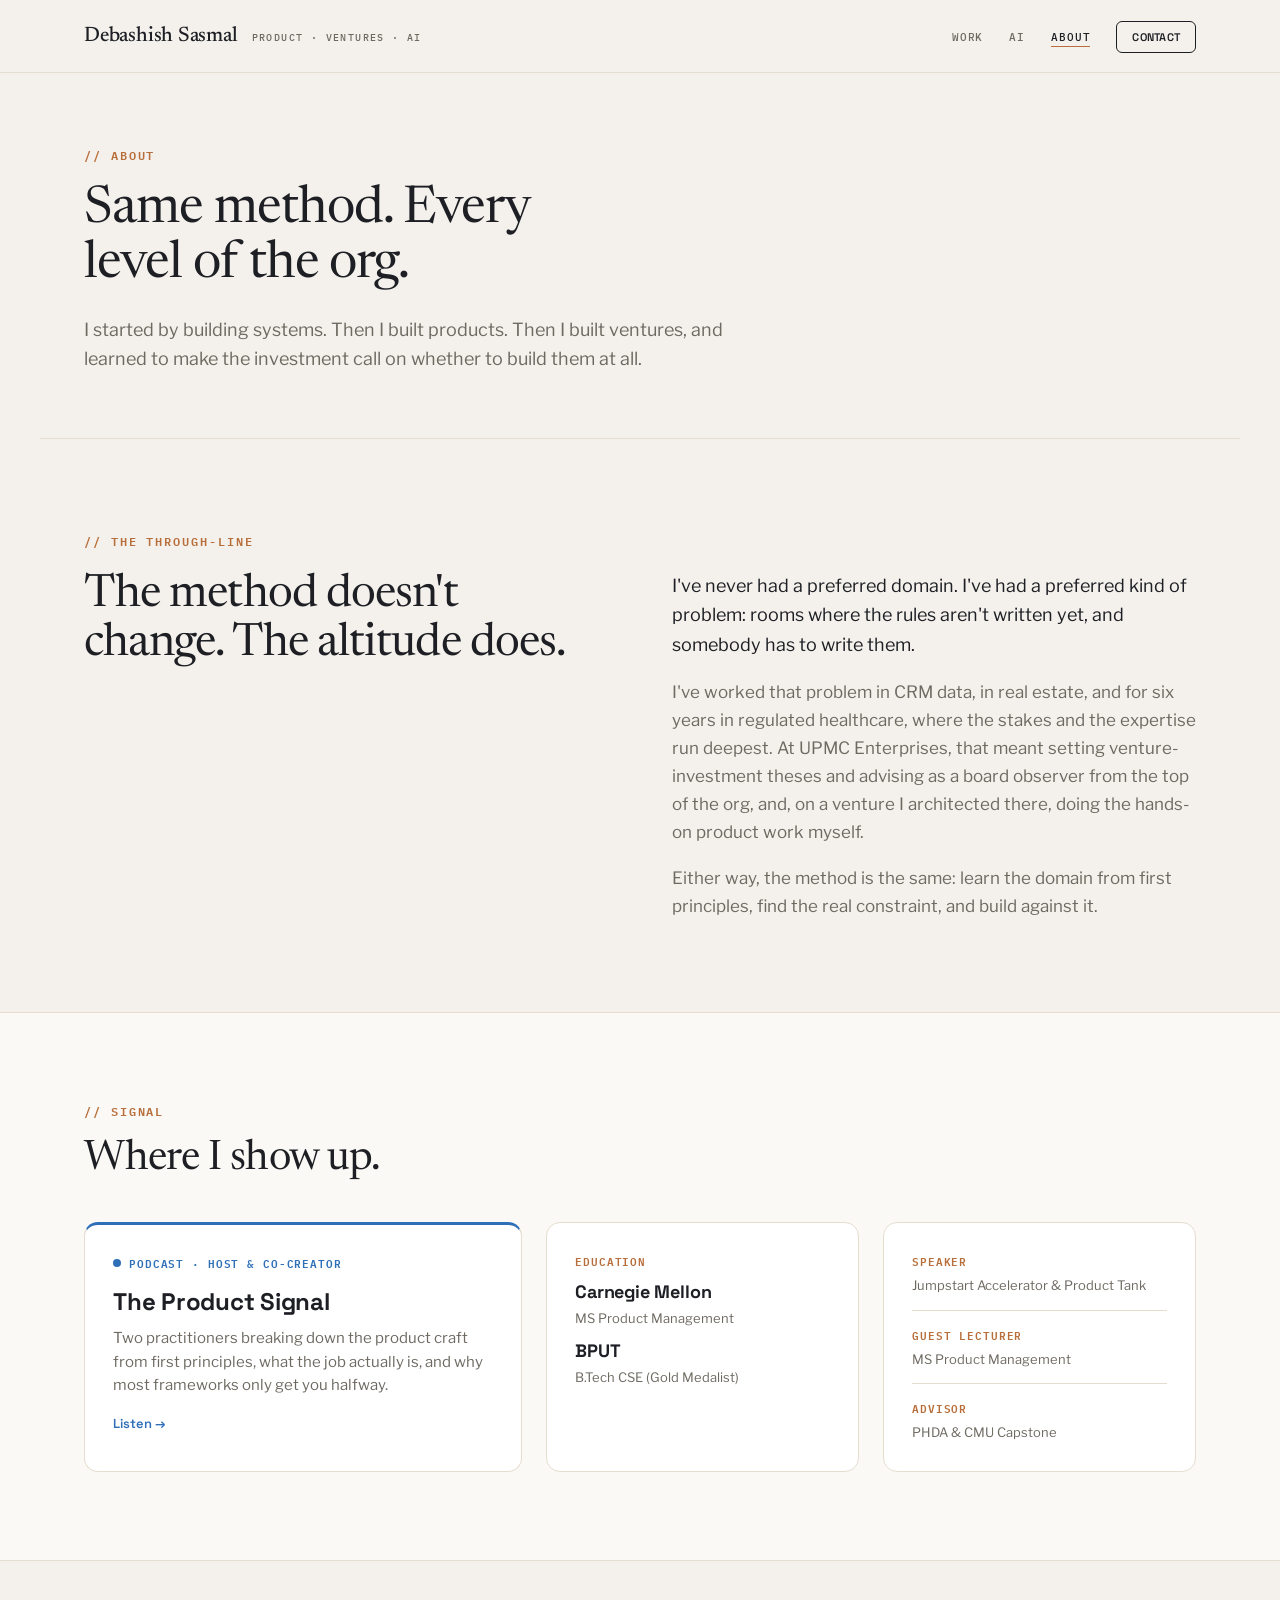
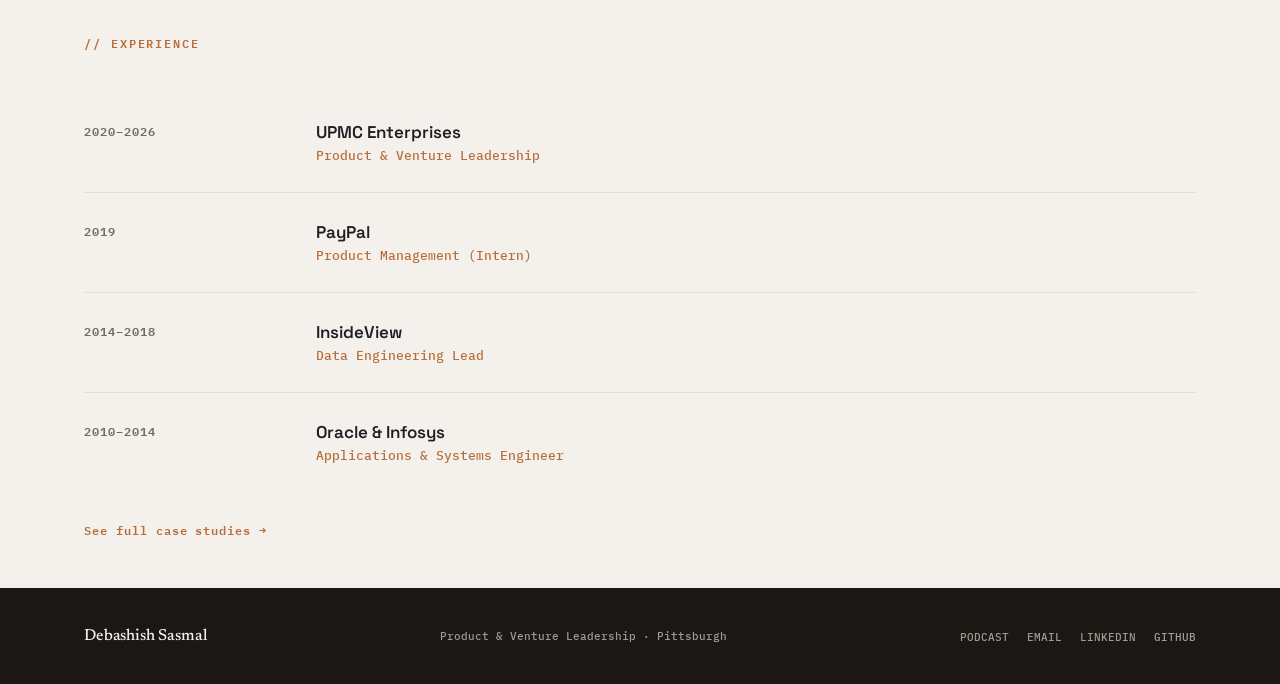
==== ds_website/about.html @ 160b5d00 "Flatten pages/ into ds_website root and add GitHub Pages deploy Moves ds_website/pages/*.html up to " ====
<!DOCTYPE html>
<html lang="en">
<head>
  <meta charset="utf-8">
  <meta name="viewport" content="width=device-width, initial-scale=1">
  <title>About · Debashish Sasmal</title>
  <meta name="description" content="The through-line, the method, the podcast, the teaching, the track record.">

  <link rel="stylesheet" href="styles/tokens.css">
  <link rel="stylesheet" href="styles/base.css">
  <link rel="stylesheet" href="styles/components.css">
  <link rel="stylesheet" href="styles/nav.css">
  <link rel="stylesheet" href="styles/page-hero.css">
  <link rel="stylesheet" href="styles/about.css">
  <link rel="stylesheet" href="styles/signal.css">
  <link rel="stylesheet" href="styles/timeline.css">
</head>
<body>

  <div data-include="header"></div>

  <!-- =========================================================
       PAGE HERO
       ========================================================= -->
  <div class="page-hero">
    <p class="page-hero__eyebrow">// ABOUT</p>
    <h1 class="page-hero__headline">Same method. Every level of the org.</h1>
    <p class="page-hero__body">
      I started by building systems. Then I built products. Then I built ventures,
      and learned to make the investment call on whether to build them at all.
    </p>
  </div>

  <!-- =========================================================
       THROUGH-LINE
       ========================================================= -->
  <section class="about-section">
    <p class="eyebrow">// THE THROUGH-LINE</p>
    <div class="about-grid">
      <h2 class="about-headline">
        The method doesn't change. The altitude does.
      </h2>
      <div>
        <p class="about-body-primary">
          I've never had a preferred domain. I've had a preferred kind of problem:
          rooms where the rules aren't written yet, and somebody has to write them.
        </p>
        <p class="about-body-secondary">
          I've worked that problem in CRM data, in real estate, and for six years
          in regulated healthcare, where the stakes and the expertise run
          deepest. At UPMC Enterprises, that meant setting venture-investment
          theses and advising as a board observer from the top of the org, and, on
          a venture I architected there, doing the hands-on product work myself.
        </p>
        <p class="about-body-secondary">
          Either way, the method is the same: learn the domain from first
          principles, find the real constraint, and build against it.
        </p>
      </div>
    </div>
  </section>

  <!-- =========================================================
       SIGNAL · podcast, teaching, advisory, speaking
       ========================================================= -->
  <section class="signal-section">
    <div class="signal-inner">
      <p class="eyebrow">// SIGNAL</p>
      <h2 class="signal-heading">Where I show up.</h2>

      <div class="signal-grid">

        <!-- Podcast -->
        <a href="https://theproductsignal.com/" class="signal-card signal-card--podcast" target="_blank" rel="noopener">
          <div class="signal-podcast__header">
            <span class="signal-podcast__dot"></span>
            <span class="signal-podcast__label">PODCAST · HOST &amp; CO-CREATOR</span>
          </div>
          <div class="signal-podcast__title">The Product Signal</div>
          <p class="signal-podcast__body">
            Two practitioners breaking down the product craft from first principles,
            what the job actually is, and why most frameworks only get you halfway.
          </p>
          <span class="signal-podcast__link">Listen →</span>
        </a>

        
          <div class="signal-card">
            <p class="signal-item__eyebrow">EDUCATION</p>
            <div class="signal-item__title">Carnegie Mellon</div>
            <p class="signal-item__body">MS Product Management</p>
            <div class="signal-item__title">BPUT</div>
            <p class="signal-item__body">B.Tech CSE (Gold Medalist)</p>
          
        </div>

        <div class="signal-card">
          <p class="signal-item__eyebrow">SPEAKER</p>
          <div class="signal-item__body">Jumpstart Accelerator &amp; Product Tank</div>
          <div class="signal-card__divider"></div>
          <p class="signal-item__eyebrow">GUEST LECTURER</p>
          <p class="signal-item__body">MS Product Management</p>
          <div class="signal-card__divider"></div>
          <p class="signal-item__eyebrow">ADVISOR</p>
          <div class="signal-item__body">PHDA &amp; CMU Capstone</div>
        </div>

      </div>
    </div>
  </section>

  <!-- =========================================================
       EXPERIENCE TIMELINE (brief)
       ========================================================= -->
  <section>
    <div class="timeline-inner" style="padding-bottom: 48px;">
      <p class="eyebrow">// EXPERIENCE</p>

      <div class="timeline">
        <div class="timeline-row">
          <div class="timeline-date">2020–2026</div>
          <div>
            <div class="timeline-org">UPMC Enterprises</div>
            <div class="timeline-role">Product &amp; Venture Leadership</div>
          </div>
        </div>
        <div class="timeline-row">
          <div class="timeline-date">2019</div>
          <div>
            <div class="timeline-org">PayPal</div>
            <div class="timeline-role">Product Management (Intern)</div>
          </div>
        </div>
        <div class="timeline-row">
          <div class="timeline-date">2014–2018</div>
          <div>
            <div class="timeline-org">InsideView</div>
            <div class="timeline-role">Data Engineering Lead</div>
          </div>
        </div>
        <div class="timeline-row">
          <div class="timeline-date">2010–2014</div>
          <div>
            <div class="timeline-org">Oracle &amp; Infosys</div>
            <div class="timeline-role">Applications &amp; Systems Engineer</div>
          </div>
        </div>
      </div>

      <a href="work.html" class="link-arrow" style="margin-top: 28px; display: inline-flex;">
        See full case studies →
      </a>
    </div>
  </section>

  <div data-include="footer"></div>

  <script src="components/header.js"></script>
  <script src="components/footer.js"></script>
</body>
</html>
---- ds_website/styles/tokens.css ----
/* ============================================================
   TOKENS — design system foundation
   All CSS custom properties. No rules here, only variables.
   ============================================================ */

@import url('https://fonts.googleapis.com/css2?family=Newsreader:ital,opsz,wght@0,6..72,400;0,6..72,500;0,6..72,600;1,6..72,400;1,6..72,500&family=IBM+Plex+Mono:wght@400;500;600&family=Libre+Franklin:wght@400;500;600&family=Space+Grotesk:wght@600;700&display=swap');

:root {
  /* ---- Color: core ---- */
  --ink:          #1D1F24;
  --paper:        #F4F1EC;
  --surface:      #FFFFFF;
  --surface-2:    #FBF9F5;
  --sub:          #6E6A62;
  --border:       #E5DECF;
  --hair:         #EDE7DB;

  /* ---- Color: accent (warm orange) ---- */
  --accent:       #B86E3A;
  --accent-2:     #E0A45E;
  --accent-ink:   #FFFFFF;

  /* ---- Color: dark sections ---- */
  --dark:         #1A1714;
  --dark-surface: #241F1A;
  --dark-sub:     #A39A8E;
  --dark-text:    #CFC7BB;

  /* ---- Color: cobalt (podcast / link accent) ---- */
  --cobalt:       #2E6FB7;

  /* ---- Typography ---- */
  --font-serif:   'Newsreader', Georgia, 'Times New Roman', serif;
  --font-sans:    'Libre Franklin', system-ui, -apple-system, sans-serif;
  --font-mono:    'IBM Plex Mono', 'Menlo', 'Courier New', monospace;
  --font-grotesk: 'Space Grotesk', system-ui, sans-serif;

  /* ---- Layout ---- */
  --max-w:        1200px;
  --pad-x:        44px;

  /* ---- Radius ---- */
  --radius-sm:    6px;
  --radius-md:    10px;
  --radius-lg:    14px;
  --radius-xl:    20px;

  /* ---- Shadow ---- */
  --shadow-card:  0 20px 44px -28px rgba(60, 35, 15, .4);
  --shadow-dark:  0 20px 54px -22px rgba(60, 35, 15, .5);

  /* ---- Transition ---- */
  --ease:         cubic-bezier(.22, 1, .36, 1);
  --duration:     220ms;
}

@media (max-width: 780px) {
  :root {
    --pad-x: 20px;
  }
}
---- ds_website/styles/base.css ----
/* ============================================================
   BASE — reset, global, scrolling
   ============================================================ */

*, *::before, *::after {
  box-sizing: border-box;
  margin: 0;
  padding: 0;
}

html {
  scroll-behavior: smooth;
  -webkit-text-size-adjust: 100%;
}

body {
  background: var(--paper);
  color: var(--ink);
  font-family: var(--font-sans);
  -webkit-font-smoothing: antialiased;
  -moz-osx-font-smoothing: grayscale;
  line-height: 1;
}

::selection {
  background: var(--accent);
  color: #fff;
}

img {
  display: block;
  max-width: 100%;
}

a {
  color: inherit;
}

p {
  line-height: 1.6;
}

/* Shared layout container */
.container {
  max-width: var(--max-w);
  margin: 0 auto;
  padding-left: var(--pad-x);
  padding-right: var(--pad-x);
}

/* Hairline divider utility */
.divider {
  border: none;
  border-top: 1px solid var(--border);
}
---- ds_website/styles/components.css ----
/* ============================================================
   COMPONENTS — reusable atoms shared across sections
   ============================================================ */

/* ---- Section eyebrow (// SECTION NAME) ---- */
.eyebrow {
  font: 600 12px var(--font-mono);
  letter-spacing: .16em;
  color: var(--accent);
  text-transform: uppercase;
}

.eyebrow--light {
  color: var(--accent-2);
}

/* ---- Buttons ---- */
.btn {
  display: inline-flex;
  align-items: center;
  gap: 8px;
  text-decoration: none;
  border-radius: 5px;
  font: 600 13px var(--font-grotesk);
  letter-spacing: .04em;
  padding: 15px 26px;
  transition: background var(--duration) var(--ease),
              color var(--duration) var(--ease),
              transform var(--duration) var(--ease),
              box-shadow var(--duration) var(--ease);
  cursor: pointer;
  border: none;
}

.btn--primary {
  background: var(--ink);
  color: var(--paper);
}

.btn--primary:hover {
  background: var(--accent);
  transform: translateY(-1px);
}

.btn--outline {
  background: transparent;
  color: var(--ink);
  border: 1.5px solid var(--ink);
  padding: 14px 24px;
}

.btn--outline:hover {
  background: var(--ink);
  color: var(--paper);
}

.btn--ghost-dark {
  background: var(--ink);
  color: var(--paper);
  border-radius: 24px;
  padding: 12px 20px;
}

.btn--ghost-dark:hover {
  filter: brightness(1.15);
}

/* ---- Arrow link ---- */
.link-arrow {
  display: inline-flex;
  align-items: center;
  gap: 8px;
  font: 600 12px var(--font-mono);
  letter-spacing: .08em;
  color: var(--accent);
  text-decoration: none;
  transition: gap var(--duration) var(--ease),
              color var(--duration) var(--ease);
}

.link-arrow:hover {
  gap: 13px;
}

/* ---- Badge / pill tag ---- */
.badge {
  display: inline-block;
  font: 600 9px var(--font-mono);
  letter-spacing: .06em;
  padding: 5px 9px;
  border-radius: 14px;
  text-transform: uppercase;
}

.badge--accent {
  background: var(--accent);
  color: #fff;
}

.badge--dark {
  background: rgba(26, 23, 20, .78);
  color: var(--paper);
}

/* ---- Stat block (large number + label) ---- */
.stat-block__value {
  font: 500 26px var(--font-serif);
  color: var(--accent);
  letter-spacing: -.01em;
}

.stat-block__label {
  font: 500 10px var(--font-mono);
  letter-spacing: .08em;
  color: var(--sub);
  margin-top: 5px;
  text-transform: uppercase;
}

/* ---- Portrait placeholder (warm duotone frame) ---- */
.portrait-frame {
  position: relative;
  isolation: isolate;
  border-radius: var(--radius-md);
  overflow: hidden;
  background: #2a1a0e;
  box-shadow: var(--shadow-dark);
  aspect-ratio: 4 / 5;
}

.portrait-frame img {
  position: absolute;
  inset: 0;
  width: 100%;
  height: 100%;
  object-fit: cover;
  object-position: 40% center;
}

/* Subtle warm tint overlays — keep the palette without killing the photo */
.portrait-frame::before {
  content: '';
  position: absolute;
  inset: 0;
  background: #3a2410;
  mix-blend-mode: multiply;
  opacity: 0.15;
  pointer-events: none;
  z-index: 1;
}

.portrait-frame::after {
  content: '';
  position: absolute;
  inset: 0;
  background: #E9B877;
  mix-blend-mode: screen;
  opacity: 0.08;
  pointer-events: none;
  z-index: 2;
}

.portrait-frame__gradient {
  position: absolute;
  inset: 0;
  background: linear-gradient(160deg, rgba(184, 110, 58, .1), rgba(26, 18, 10, .42));
  pointer-events: none;
  z-index: 3;
}

.portrait-frame__credit {
  position: absolute;
  left: 16px;
  bottom: 14px;
  font: 600 9px var(--font-mono);
  letter-spacing: .12em;
  color: #f3d9b8;
  pointer-events: none;
  z-index: 4;
}

.portrait-frame__placeholder {
  position: absolute;
  inset: 0;
  display: flex;
  align-items: center;
  justify-content: center;
  font: 500 11px var(--font-mono);
  letter-spacing: .12em;
  color: rgba(243, 217, 184, .4);
  text-transform: uppercase;
  z-index: 0;
}

/* ---- Footer (global, injected by footer.js) ---- */
.site-footer {
  background: var(--dark);
}

.footer-inner {
  max-width: var(--max-w);
  margin: 0 auto;
  padding: 40px var(--pad-x);
  display: flex;
  justify-content: space-between;
  align-items: center;
  flex-wrap: wrap;
  gap: 16px;
}

.footer-brand {
  font: 500 16px var(--font-serif);
  letter-spacing: -.01em;
  color: var(--paper);
}

.footer-sub {
  font: 500 11px var(--font-mono);
  color: var(--dark-sub);
}

.footer-links {
  display: flex;
  gap: 18px;
  list-style: none;
}

.footer-link {
  font: 500 11px var(--font-mono);
  color: var(--dark-sub);
  text-decoration: none;
  transition: color var(--duration) var(--ease);
}

.footer-link:hover {
  color: var(--paper);
}
---- ds_website/styles/nav.css ----
/* ============================================================
   NAV — sticky header with frosted glass
   ============================================================ */

.site-header {
  position: sticky;
  top: 0;
  z-index: 30;
  background: color-mix(in srgb, var(--paper) 86%, transparent);
  /* Fallback for browsers without color-mix */
  backdrop-filter: blur(10px);
  -webkit-backdrop-filter: blur(10px);
  border-bottom: 1px solid var(--border);
}

.nav-inner {
  position: relative;
  max-width: var(--max-w);
  margin: 0 auto;
  padding: 0 var(--pad-x);
  height: 72px;
  display: flex;
  align-items: center;
  justify-content: space-between;
}

/* Logo: name + tagline */
.nav-logo {
  display: flex;
  align-items: baseline;
  gap: 14px;
  text-decoration: none;
}

.nav-logo__name {
  font: 500 21px var(--font-serif);
  letter-spacing: -.01em;
  color: var(--ink);
  line-height: 1;
  transition: color var(--duration) var(--ease);
}

.nav-logo:hover .nav-logo__name {
  color: var(--accent);
}

.nav-logo__tagline {
  font: 500 10px var(--font-mono);
  letter-spacing: .14em;
  color: var(--sub);
}

/* Nav links */
.nav-links {
  display: flex;
  align-items: center;
  gap: 26px;
  list-style: none;
}

.nav-link {
  font: 500 11px var(--font-mono);
  letter-spacing: .08em;
  color: var(--sub);
  text-decoration: none;
  transition: color var(--duration) var(--ease);
}

.nav-link:hover,
.nav-link.is-active {
  color: var(--ink);
}

.nav-link.is-active {
  border-bottom: 1.5px solid var(--accent);
  padding-bottom: 2px;
}

/* Contact CTA in nav */
.nav-cta {
  font: 600 11px var(--font-grotesk);
  letter-spacing: .02em;
  color: var(--ink);
  border: 1.5px solid var(--ink);
  padding: 8px 15px;
  border-radius: var(--radius-sm);
  text-decoration: none;
  transition: background var(--duration) var(--ease),
              color var(--duration) var(--ease);
}

.nav-cta:hover {
  background: var(--ink);
  color: var(--paper);
}

/* Mobile hamburger toggle: hidden on desktop */
.nav-toggle {
  display: none;
  flex-direction: column;
  justify-content: center;
  align-items: center;
  gap: 5px;
  width: 36px;
  height: 36px;
  background: none;
  border: none;
  cursor: pointer;
  padding: 0;
}

.nav-toggle span {
  display: block;
  width: 22px;
  height: 1.5px;
  background: var(--ink);
  transition: transform var(--duration) var(--ease),
              opacity var(--duration) var(--ease);
}

.nav-toggle.is-open span:nth-child(1) {
  transform: translateY(6.5px) rotate(45deg);
}

.nav-toggle.is-open span:nth-child(2) {
  opacity: 0;
}

.nav-toggle.is-open span:nth-child(3) {
  transform: translateY(-6.5px) rotate(-45deg);
}

@media (max-width: 780px) {
  .nav-toggle {
    display: flex;
  }

  .nav-menu {
    position: absolute;
    top: 72px;
    left: 0;
    right: 0;
    background: var(--paper);
    border-bottom: 1px solid var(--border);
    max-height: 0;
    overflow: hidden;
    transition: max-height var(--duration) var(--ease);
  }

  .nav-menu.is-open {
    max-height: 320px;
  }

  .nav-links {
    flex-direction: column;
    align-items: flex-start;
    gap: 0;
    padding: 8px var(--pad-x) 20px;
  }

  .nav-links li {
    width: 100%;
  }

  .nav-link {
    display: block;
    padding: 14px 0;
    width: 100%;
  }

  .nav-link.is-active {
    border-bottom: none;
    color: var(--accent);
  }

  .nav-cta {
    display: inline-block;
    margin-top: 10px;
  }
}
---- ds_website/styles/page-hero.css ----
/* ============================================================
   PAGE HERO — inner-page banner used on work/ai/about/contact
   Smaller than the home hero; text-only, no portrait grid.
   ============================================================ */

.page-hero {
  max-width: var(--max-w);
  margin: 0 auto;
  padding: 72px var(--pad-x) 64px;
  border-bottom: 1px solid var(--border);
}

.page-hero__eyebrow {
  font: 600 12px var(--font-mono);
  letter-spacing: .16em;
  color: var(--accent);
  margin-bottom: 18px;
}

.page-hero__headline {
  font: 400 52px/1.06 var(--font-serif);
  letter-spacing: -.02em;
  color: var(--ink);
  max-width: 760px;
  text-wrap: balance;
}

.page-hero__body {
  font: 400 18px/1.62 var(--font-sans);
  color: var(--sub);
  margin-top: 22px;
  max-width: 640px;
}

@media (max-width: 780px) {
  .page-hero {
    padding: 48px var(--pad-x) 40px;
  }

  .page-hero__headline {
    font-size: 32px;
  }

  .page-hero__body {
    font-size: 16px;
  }
}
---- ds_website/styles/about.css ----
/* ============================================================
   ABOUT — "The constant was never a domain. It was a method."
   Through-line section bridging proof stats → selected work.
   ============================================================ */

.about-section {
  max-width: var(--max-w);
  margin: 0 auto;
  padding: 92px var(--pad-x);
  border-top: 1px solid var(--border);
}

/* about.html: page-hero already supplies a border-bottom for this seam */
.page-hero + .about-section {
  border-top: none;
}

.about-grid {
  display: grid;
  grid-template-columns: 1fr 1fr;
  gap: 64px;
  margin-top: 20px;
  align-items: start;
}

.about-headline {
  font: 400 46px/1.08 var(--font-serif);
  letter-spacing: -.02em;
  color: var(--ink);
  text-wrap: balance;
}

.about-body-primary {
  font: 400 18px/1.65 var(--font-sans);
  color: var(--ink);
}

.about-body-secondary {
  font: 400 17px/1.65 var(--font-sans);
  color: var(--sub);
  margin-top: 18px;
}

@media (max-width: 780px) {
  .about-section {
    padding: 56px var(--pad-x);
  }

  .about-grid {
    grid-template-columns: 1fr;
    gap: 24px;
  }

  .about-headline {
    font-size: 28px;
  }
}
---- ds_website/styles/signal.css ----
/* ============================================================
   SIGNAL — №006: podcast, teaching, advisory, speaking
   ============================================================ */

.signal-section {
  background: var(--surface-2);
  border-top: 1px solid var(--border);
  border-bottom: 1px solid var(--border);
}

.signal-inner {
  max-width: var(--max-w);
  margin: 0 auto;
  padding: 88px var(--pad-x);
}

.signal-heading {
  font: 400 42px/1.08 var(--font-serif);
  letter-spacing: -.02em;
  color: var(--ink);
  margin: 16px 0 0;
}

/* 3-column grid: podcast (large) + 2 stacked + 1 combined */
.signal-grid {
  display: grid;
  grid-template-columns: 1.4fr 1fr 1fr;
  gap: 24px;
  margin-top: 40px;
}

/* Shared signal card */
.signal-card {
  background: var(--surface);
  border: 1px solid var(--border);
  border-radius: var(--radius-lg);
  padding: 28px;
  transition: transform var(--duration) var(--ease),
              box-shadow var(--duration) var(--ease);
}

.signal-card:hover {
  transform: translateY(-3px);
  box-shadow: 0 18px 36px -24px rgba(30, 50, 80, .35);
}

/* Podcast card: cobalt top accent */
.signal-card--podcast {
  border-top: 3px solid var(--cobalt);
  text-decoration: none;
  display: block;
}

.signal-card--podcast:hover {
  box-shadow: 0 18px 36px -24px rgba(30, 50, 80, .4);
}

.signal-podcast__header {
  display: flex;
  align-items: center;
  gap: 8px;
}

.signal-podcast__dot {
  width: 8px;
  height: 8px;
  border-radius: 50%;
  background: var(--cobalt);
  flex-shrink: 0;
}

.signal-podcast__label {
  font: 600 11px var(--font-mono);
  letter-spacing: .08em;
  color: var(--cobalt);
}

.signal-podcast__title {
  font: 700 24px var(--font-grotesk);
  letter-spacing: -.01em;
  color: var(--ink);
  margin-top: 14px;
}

.signal-podcast__body {
  font: 400 15px/1.55 var(--font-sans);
  color: var(--sub);
  margin: 10px 0 0;
}

.signal-podcast__link {
  font: 600 13px var(--font-grotesk);
  color: var(--cobalt);
  text-decoration: none;
  display: inline-block;
  margin-top: 18px;
  transition: color var(--duration) var(--ease);
}

.signal-podcast__link:hover {
  color: var(--ink);
}

/* Stacked small cards column */
.signal-stack {
  display: flex;
  flex-direction: column;
  gap: 24px;
}

.signal-item__eyebrow {
  font: 600 11px var(--font-mono);
  letter-spacing: .08em;
  color: var(--accent);
}

.signal-item__title {
  font: 700 18px var(--font-grotesk);
  color: var(--ink);
  margin-top: 10px;
  letter-spacing: -.01em;
}

.signal-item__body {
  font: 400 13px/1.5 var(--font-sans);
  color: var(--sub);
  margin: 6px 0 0;
}

/* Divider inside a card */
.signal-card__divider {
  height: 1px;
  background: var(--border);
  margin: 14px 0;
}

@media (max-width: 900px) {
  .signal-grid {
    grid-template-columns: 1fr;
  }
}

@media (max-width: 780px) {
  .signal-inner {
    padding: 56px var(--pad-x);
  }

  .signal-heading {
    font-size: 28px;
  }

  .signal-grid {
    grid-template-columns: 1fr;
  }
}
---- ds_website/styles/timeline.css ----
/* ============================================================
   TIMELINE — experience rows shared by work.html and about.html.
   work.html's row styling (200px date column, org/role/body type
   scale) is the baseline; about.html reuses the same row component
   in a brief variant (no .timeline-body paragraph).
   ============================================================ */

.timeline-inner {
  max-width: var(--max-w);
  margin: 0 auto;
  padding: 72px var(--pad-x) 96px;
}

.timeline {
  display: flex;
  flex-direction: column;
  margin-top: 40px;
}

.timeline-row {
  display: grid;
  grid-template-columns: 200px 1fr;
  gap: 32px;
  padding: 28px 0;
  border-bottom: 1px solid var(--border);
}

.timeline-row:last-child {
  border-bottom: none;
}

.timeline-date {
  font: 600 12px var(--font-mono);
  letter-spacing: .08em;
  color: var(--sub);
}

.timeline-org {
  font: 600 17px var(--font-grotesk);
  color: var(--ink);
}

.timeline-org__note {
  font-weight: 400;
  color: var(--sub);
}

.timeline-role {
  font: 500 13px var(--font-mono);
  color: var(--accent);
  margin-top: 4px;
}

.timeline-body {
  font: 400 15px/1.6 var(--font-sans);
  color: var(--sub);
  margin-top: 10px;
  max-width: 600px;
}

@media (max-width: 780px) {
  .timeline-inner {
    padding: 48px var(--pad-x) 64px;
  }

  .timeline-row {
    grid-template-columns: 1fr;
    gap: 6px;
  }
}
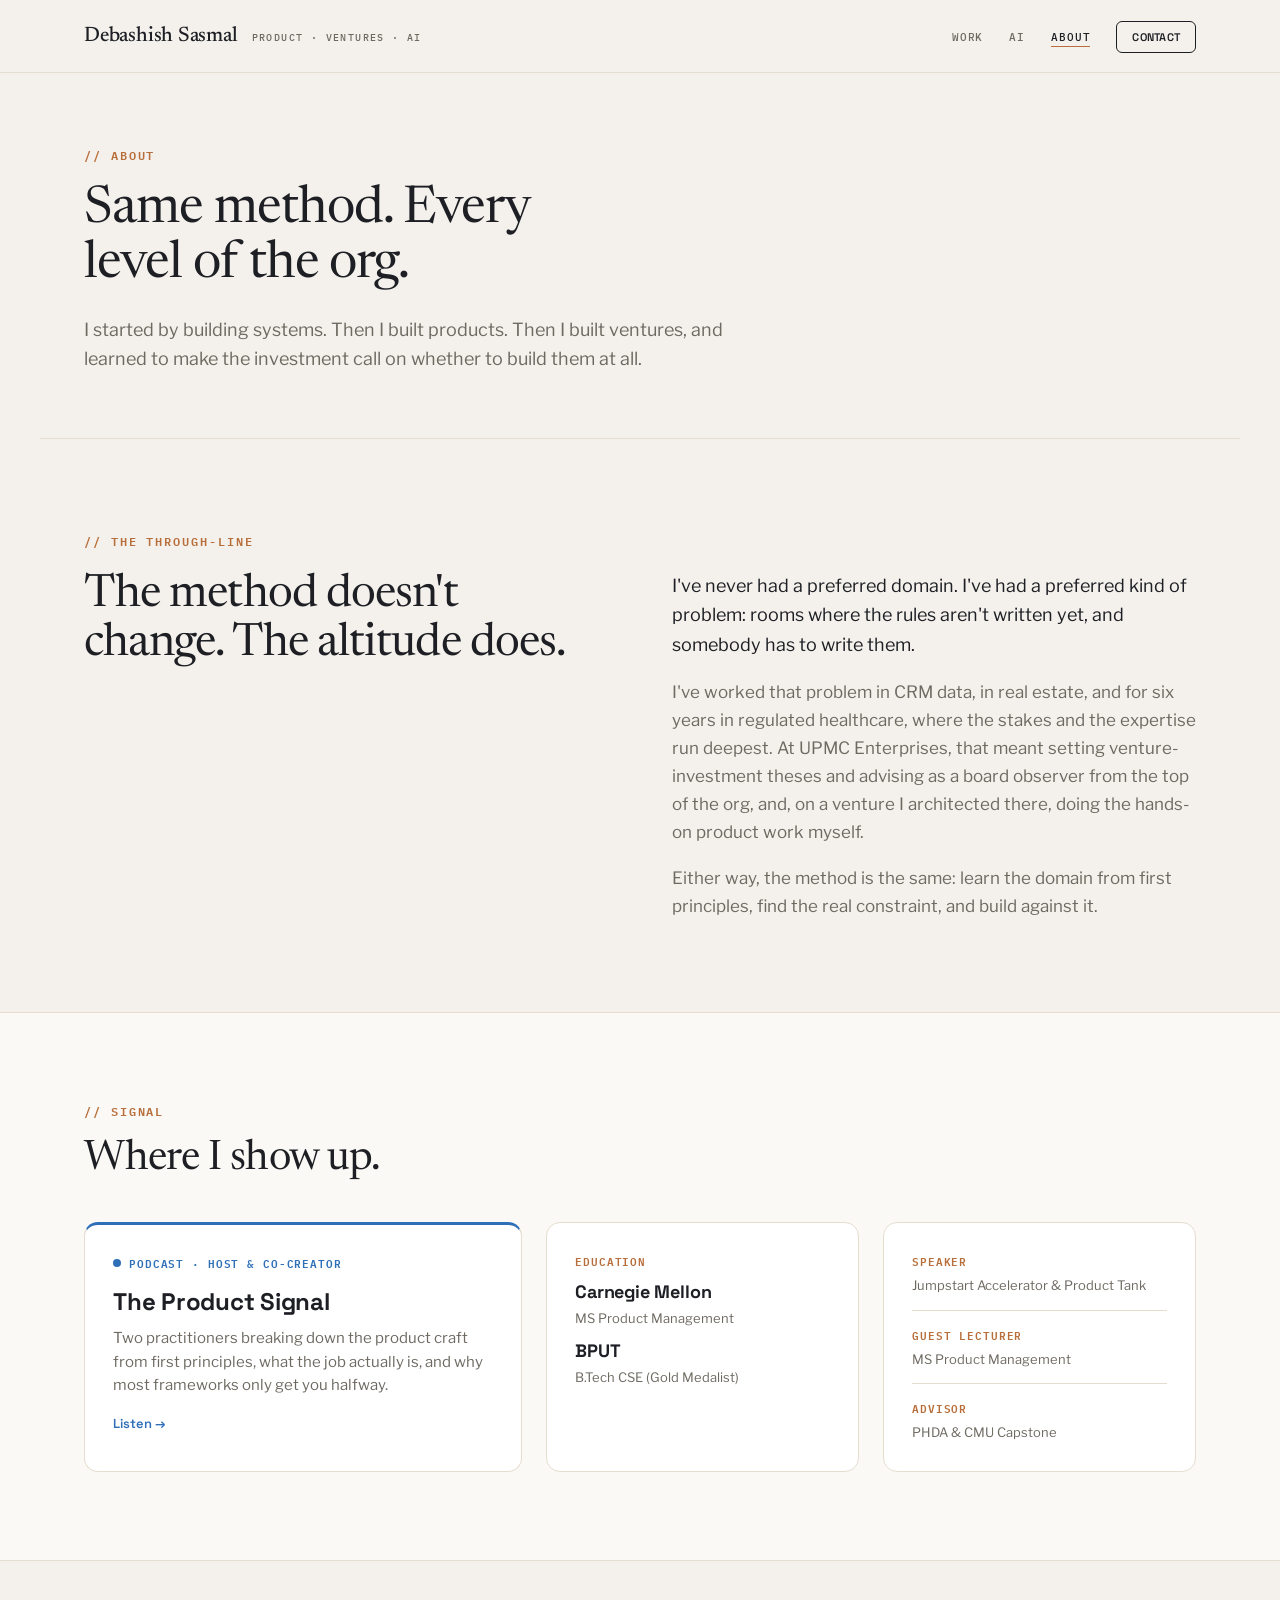
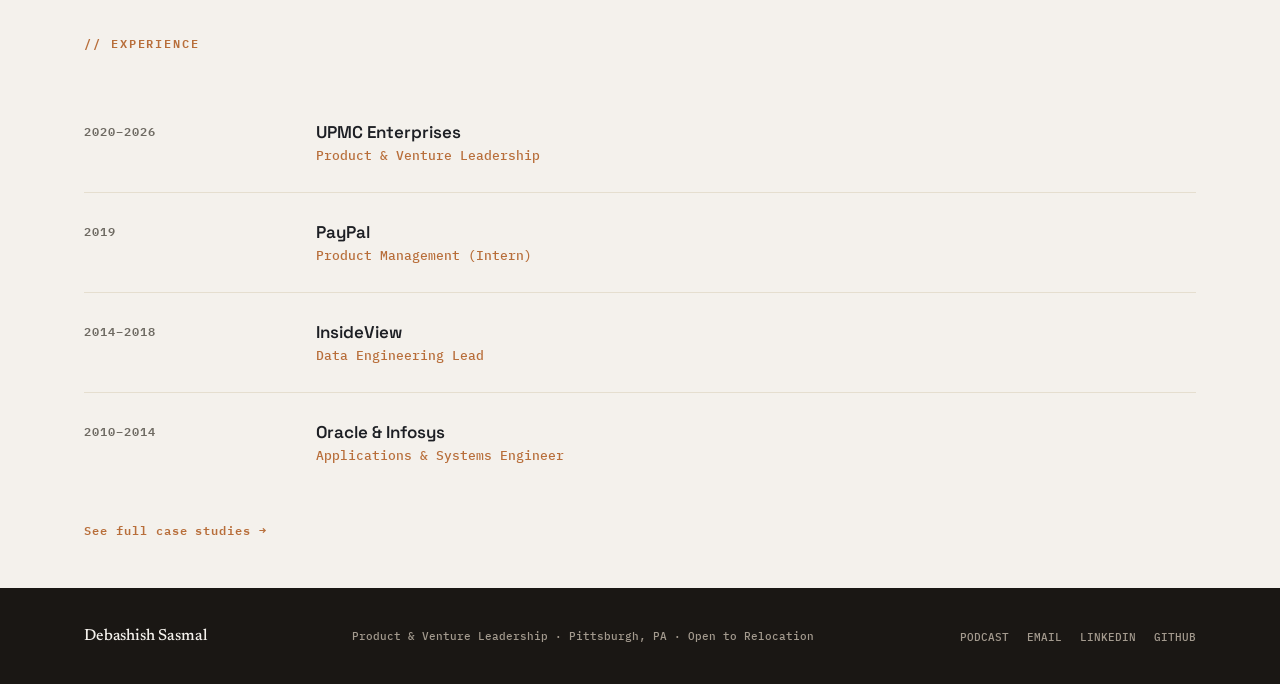
==== commit 2295f2df: "Polish work.html copy: remove em dashes, tighten stats and narrative Removes remaining em dashes and" ====
--- a/ds_website/about.html
+++ b/ds_website/about.html
@@ -84,14 +84,12 @@
           <span class="signal-podcast__link">Listen →</span>
         </a>
 
-        
-          <div class="signal-card">
-            <p class="signal-item__eyebrow">EDUCATION</p>
-            <div class="signal-item__title">Carnegie Mellon</div>
-            <p class="signal-item__body">MS Product Management</p>
-            <div class="signal-item__title">BPUT</div>
-            <p class="signal-item__body">B.Tech CSE (Gold Medalist)</p>
-          
+        <div class="signal-card">
+          <p class="signal-item__eyebrow">EDUCATION</p>
+          <div class="signal-item__title">Carnegie Mellon</div>
+          <p class="signal-item__body">MS Product Management</p>
+          <div class="signal-item__title">BPUT</div>
+          <p class="signal-item__body">B.Tech CSE (Gold Medalist)</p>
         </div>
 
         <div class="signal-card">
--- a/ds_website/styles/components.css
+++ b/ds_website/styles/components.css
@@ -135,6 +135,7 @@
   height: 100%;
   object-fit: cover;
   object-position: 40% center;
+  opacity: 1;
 }
 
 /* Subtle warm tint overlays — keep the palette without killing the photo */
@@ -144,7 +145,7 @@
   inset: 0;
   background: #3a2410;
   mix-blend-mode: multiply;
-  opacity: 0.15;
+  opacity: 0.075;
   pointer-events: none;
   z-index: 1;
 }
@@ -155,7 +156,7 @@
   inset: 0;
   background: #E9B877;
   mix-blend-mode: screen;
-  opacity: 0.08;
+  opacity: 0.04;
   pointer-events: none;
   z-index: 2;
 }
@@ -163,7 +164,7 @@
 .portrait-frame__gradient {
   position: absolute;
   inset: 0;
-  background: linear-gradient(160deg, rgba(184, 110, 58, .1), rgba(26, 18, 10, .42));
+  background: linear-gradient(160deg, rgba(184, 110, 58, .05), rgba(26, 18, 10, .21));
   pointer-events: none;
   z-index: 3;
 }
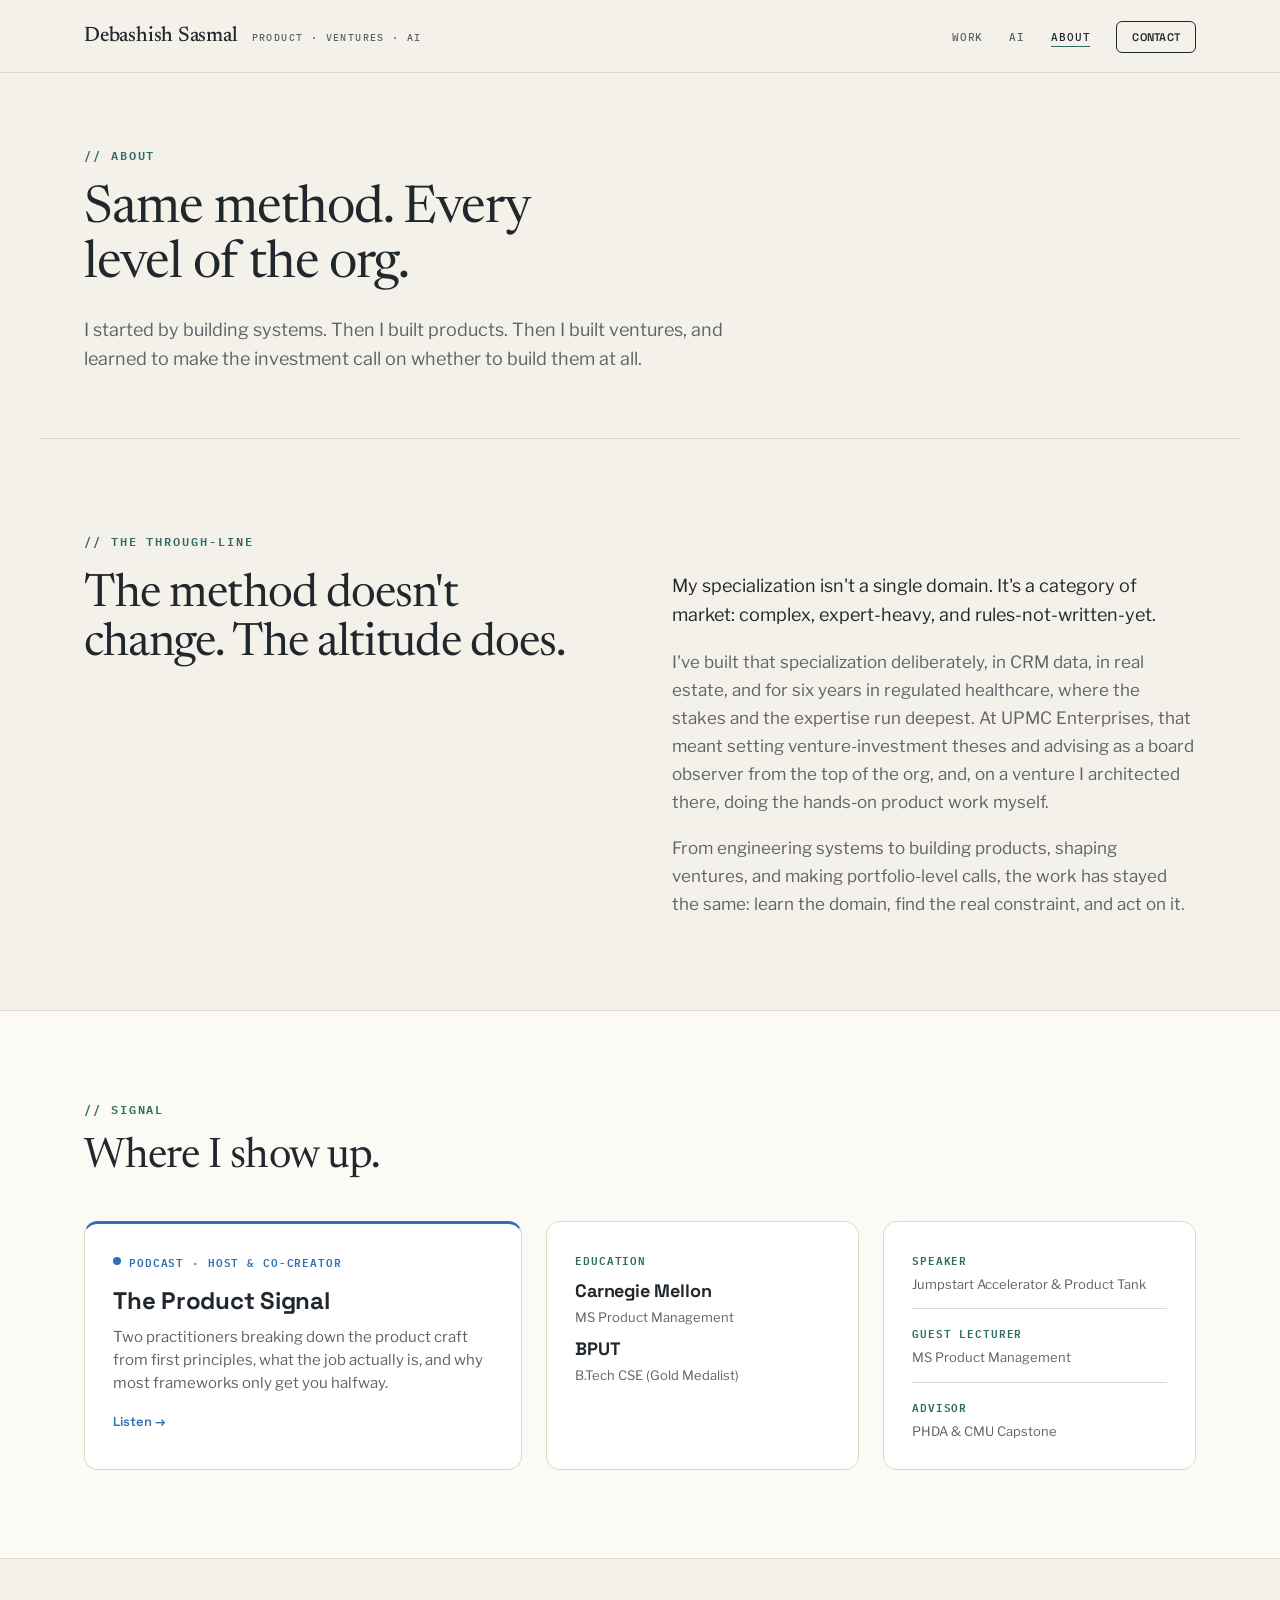
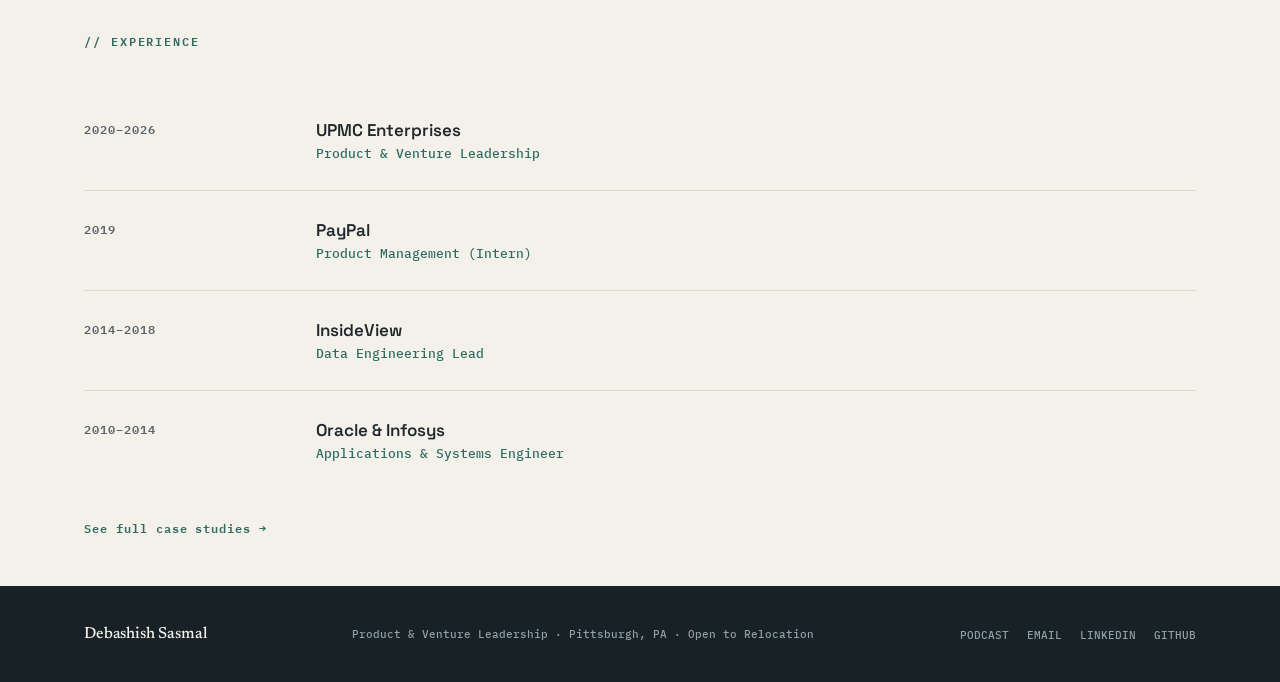
==== commit 632205a0: "Add positioning label, resume CTA, case-study scan strips, and build-detail modals Addresses recruit" ====
--- a/ds_website/about.html
+++ b/ds_website/about.html
@@ -5,6 +5,23 @@
   <meta name="viewport" content="width=device-width, initial-scale=1">
   <title>About · Debashish Sasmal</title>
   <meta name="description" content="The through-line, the method, the podcast, the teaching, the track record.">
+
+  <link rel="icon" href="favicon.svg" type="image/svg+xml">
+  <link rel="icon" href="favicon.ico" sizes="any">
+  <link rel="icon" href="favicon-32x32.png" sizes="32x32" type="image/png">
+  <link rel="icon" href="favicon-16x16.png" sizes="16x16" type="image/png">
+  <link rel="apple-touch-icon" href="apple-touch-icon.png">
+
+  <meta property="og:type" content="website">
+  <meta property="og:site_name" content="Debashish Sasmal">
+  <meta property="og:url" content="https://debashishsasmal.com/about.html">
+  <meta property="og:title" content="About · Debashish Sasmal">
+  <meta property="og:description" content="The through-line, the method, the podcast, the teaching, the track record.">
+  <meta property="og:image" content="https://debashishsasmal.com/imgs/og-image.png">
+  <meta name="twitter:card" content="summary_large_image">
+  <meta name="twitter:title" content="About · Debashish Sasmal">
+  <meta name="twitter:description" content="The through-line, the method, the podcast, the teaching, the track record.">
+  <meta name="twitter:image" content="https://debashishsasmal.com/imgs/og-image.png">
 
   <link rel="stylesheet" href="styles/tokens.css">
   <link rel="stylesheet" href="styles/base.css">
@@ -42,19 +59,20 @@
       </h2>
       <div>
         <p class="about-body-primary">
-          I've never had a preferred domain. I've had a preferred kind of problem:
-          rooms where the rules aren't written yet, and somebody has to write them.
+          My specialization isn't a single domain. It's a category of market:
+          complex, expert-heavy, and rules-not-written-yet.
         </p>
         <p class="about-body-secondary">
-          I've worked that problem in CRM data, in real estate, and for six years
+          I've built that specialization deliberately, in CRM data, in real estate, and for six years
           in regulated healthcare, where the stakes and the expertise run
           deepest. At UPMC Enterprises, that meant setting venture-investment
           theses and advising as a board observer from the top of the org, and, on
           a venture I architected there, doing the hands-on product work myself.
         </p>
         <p class="about-body-secondary">
-          Either way, the method is the same: learn the domain from first
-          principles, find the real constraint, and build against it.
+          From engineering systems to building products, shaping ventures, and
+          making portfolio-level calls, the work has stayed the same: learn the
+          domain, find the real constraint, and act on it.
         </p>
       </div>
     </div>
--- a/ds_website/styles/tokens.css
+++ b/ds_website/styles/tokens.css
@@ -7,24 +7,24 @@
 
 :root {
   /* ---- Color: core ---- */
-  --ink:          #1D1F24;
-  --paper:        #F4F1EC;
+  --ink:          #20272D;
+  --paper:        #F4F1EA;
   --surface:      #FFFFFF;
-  --surface-2:    #FBF9F5;
-  --sub:          #6E6A62;
-  --border:       #E5DECF;
-  --hair:         #EDE7DB;
+  --surface-2:    #FBFAF5;
+  --sub:          #5B6469;
+  --border:       #DED9C9;
+  --hair:         #EAE5D8;
 
-  /* ---- Color: accent (warm orange) ---- */
-  --accent:       #B86E3A;
-  --accent-2:     #E0A45E;
+  /* ---- Color: accent (mineral teal / brass) ---- */
+  --accent:       #2F6B62;
+  --accent-2:     #C3A66B;
   --accent-ink:   #FFFFFF;
 
   /* ---- Color: dark sections ---- */
-  --dark:         #1A1714;
-  --dark-surface: #241F1A;
-  --dark-sub:     #A39A8E;
-  --dark-text:    #CFC7BB;
+  --dark:         #172126;
+  --dark-surface: #1F2A30;
+  --dark-sub:     #8FA0A6;
+  --dark-text:    #D9E0DC;
 
   /* ---- Color: cobalt (podcast / link accent) ---- */
   --cobalt:       #2E6FB7;
@@ -46,8 +46,8 @@
   --radius-xl:    20px;
 
   /* ---- Shadow ---- */
-  --shadow-card:  0 20px 44px -28px rgba(60, 35, 15, .4);
-  --shadow-dark:  0 20px 54px -22px rgba(60, 35, 15, .5);
+  --shadow-card:  0 20px 44px -28px rgba(15, 25, 28, .4);
+  --shadow-dark:  0 20px 54px -22px rgba(15, 25, 28, .5);
 
   /* ---- Transition ---- */
   --ease:         cubic-bezier(.22, 1, .36, 1);
--- a/ds_website/styles/components.css
+++ b/ds_website/styles/components.css
@@ -123,7 +123,7 @@
   isolation: isolate;
   border-radius: var(--radius-md);
   overflow: hidden;
-  background: #2a1a0e;
+  background: #0e1a1c;
   box-shadow: var(--shadow-dark);
   aspect-ratio: 4 / 5;
 }
@@ -138,12 +138,12 @@
   opacity: 1;
 }
 
-/* Subtle warm tint overlays — keep the palette without killing the photo */
+/* Subtle mineral tint overlays — keep the palette without killing the photo */
 .portrait-frame::before {
   content: '';
   position: absolute;
   inset: 0;
-  background: #3a2410;
+  background: #10201f;
   mix-blend-mode: multiply;
   opacity: 0.075;
   pointer-events: none;
@@ -154,7 +154,7 @@
   content: '';
   position: absolute;
   inset: 0;
-  background: #E9B877;
+  background: #C3A66B;
   mix-blend-mode: screen;
   opacity: 0.04;
   pointer-events: none;
@@ -164,7 +164,7 @@
 .portrait-frame__gradient {
   position: absolute;
   inset: 0;
-  background: linear-gradient(160deg, rgba(184, 110, 58, .05), rgba(26, 18, 10, .21));
+  background: linear-gradient(160deg, rgba(47, 107, 98, .05), rgba(15, 20, 18, .21));
   pointer-events: none;
   z-index: 3;
 }
@@ -175,7 +175,7 @@
   bottom: 14px;
   font: 600 9px var(--font-mono);
   letter-spacing: .12em;
-  color: #f3d9b8;
+  color: #e2d3ae;
   pointer-events: none;
   z-index: 4;
 }
--- a/ds_website/styles/nav.css
+++ b/ds_website/styles/nav.css
@@ -135,6 +135,10 @@
     display: flex;
   }
 
+  .nav-logo__tagline {
+    display: none;
+  }
+
   .nav-menu {
     position: absolute;
     top: 72px;
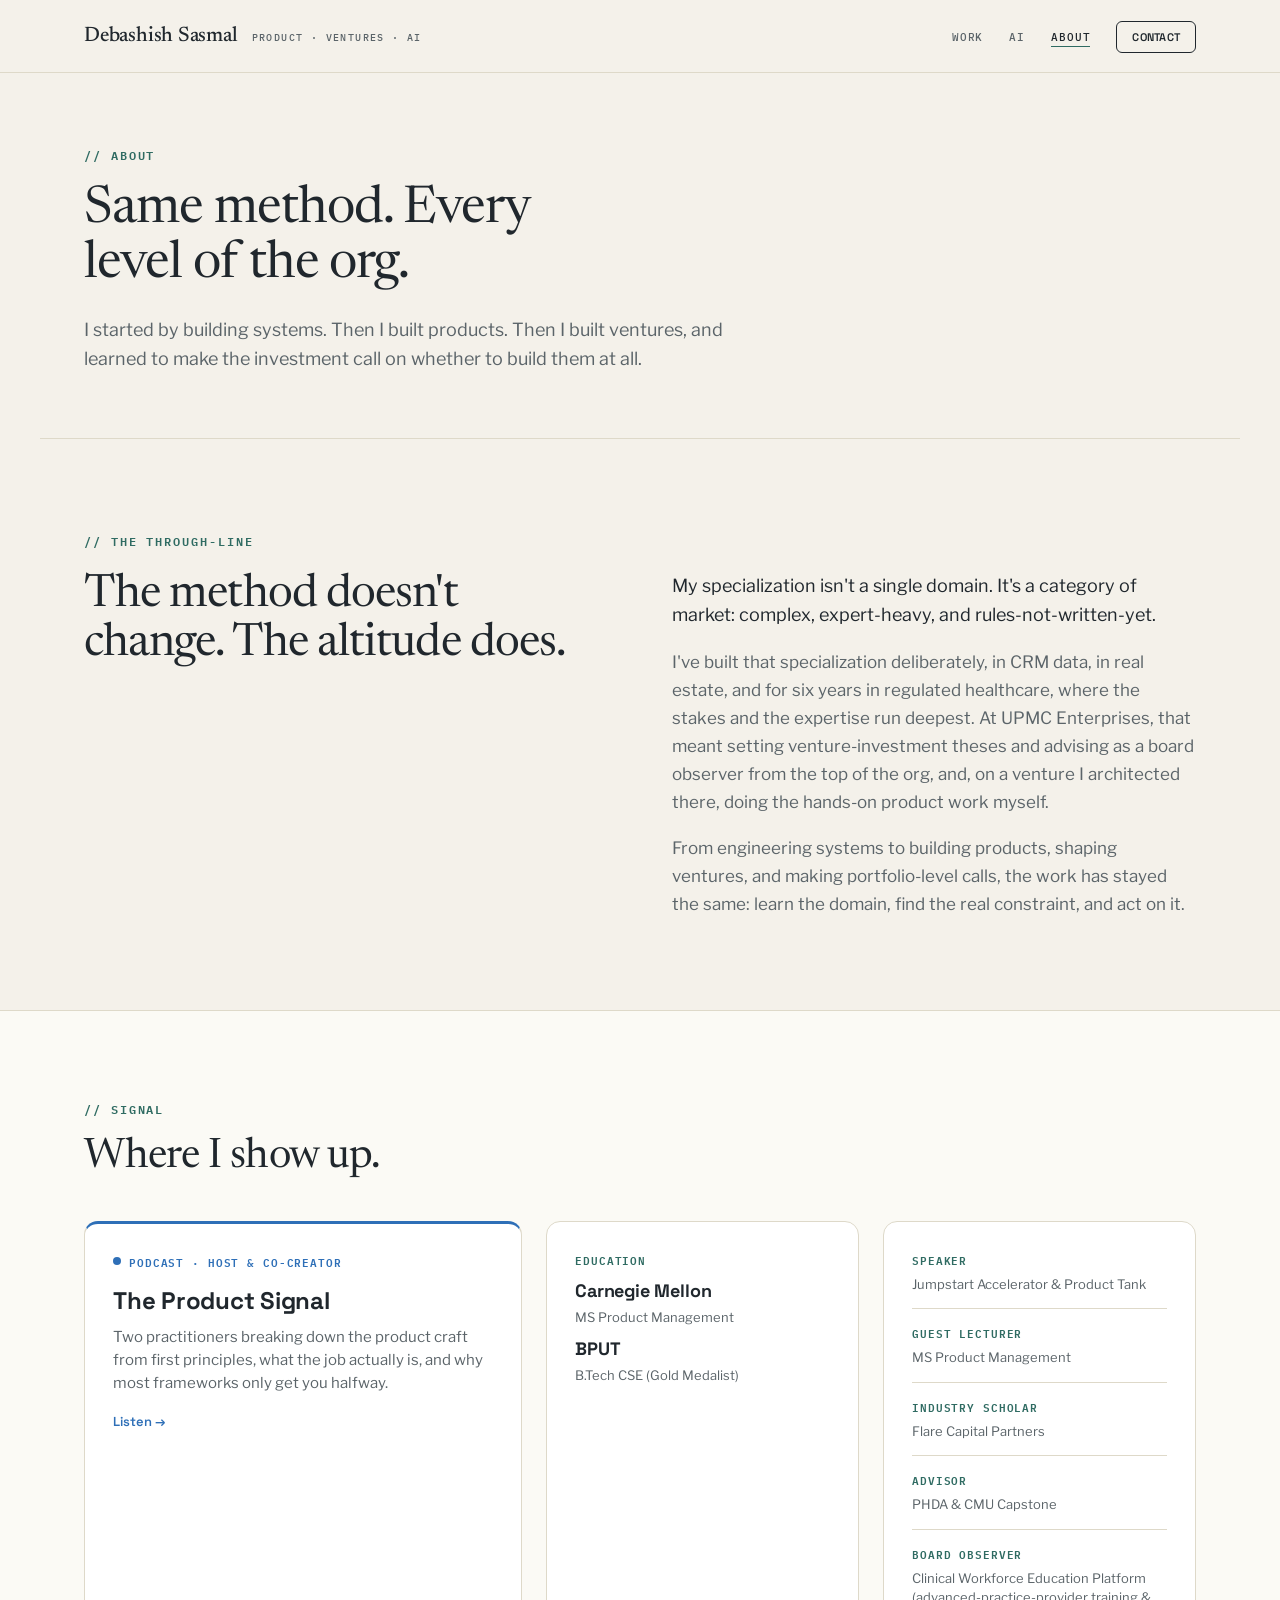
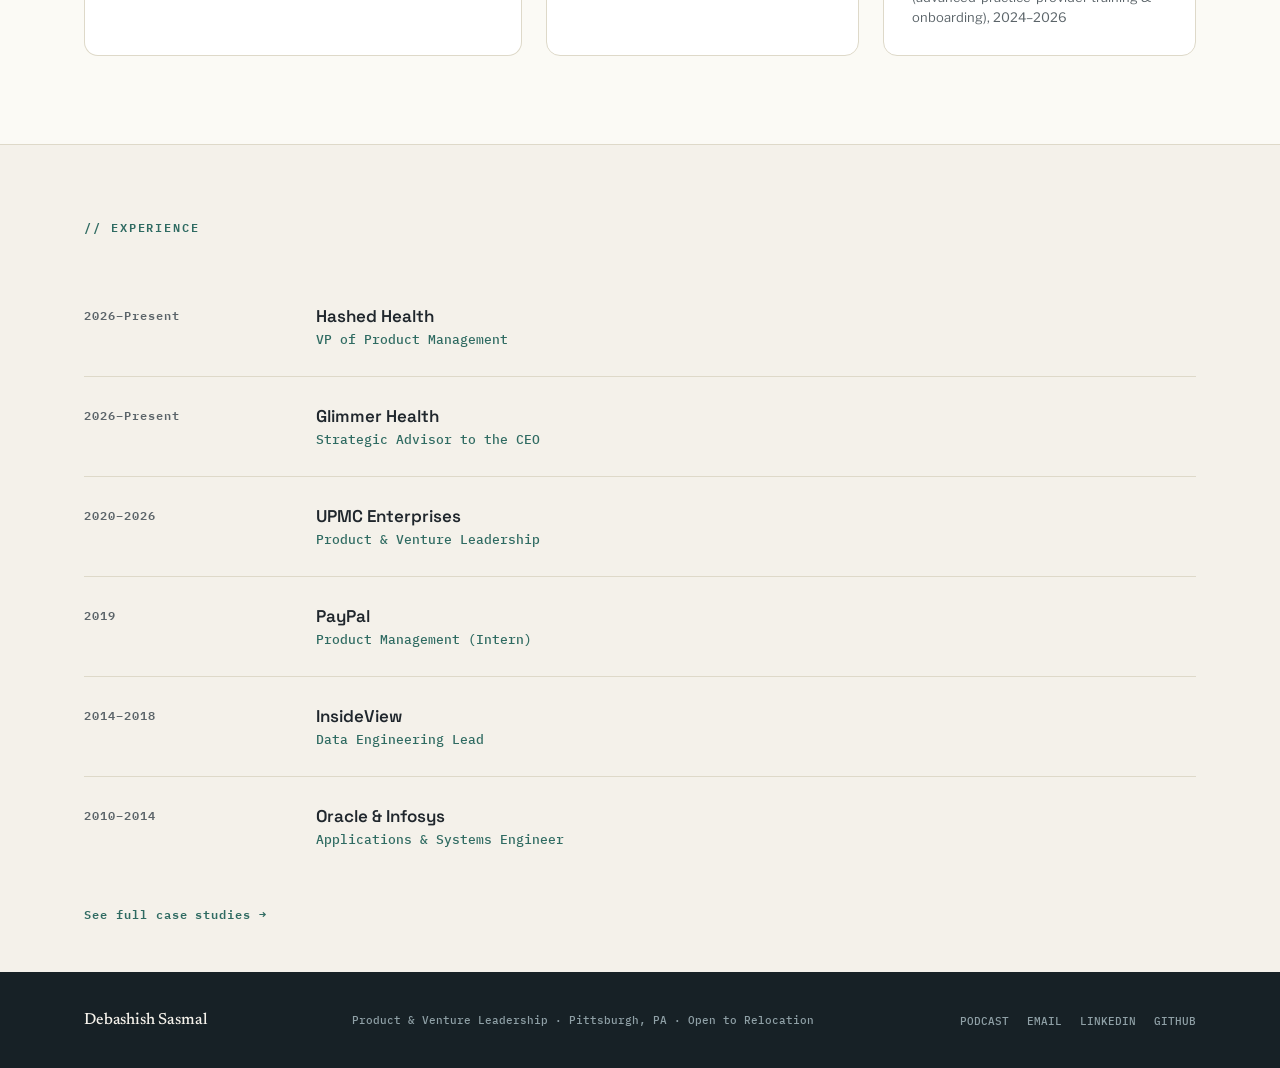
==== commit ec76eb87: "Reposition site as current operator, not job-seeker Add current Hashed Health and Glimmer Health adv" ====
--- a/ds_website/about.html
+++ b/ds_website/about.html
@@ -117,8 +117,14 @@
           <p class="signal-item__eyebrow">GUEST LECTURER</p>
           <p class="signal-item__body">MS Product Management</p>
           <div class="signal-card__divider"></div>
+          <p class="signal-item__eyebrow">INDUSTRY SCHOLAR</p>
+          <p class="signal-item__body">Flare Capital Partners</p>
+          <div class="signal-card__divider"></div>
           <p class="signal-item__eyebrow">ADVISOR</p>
           <div class="signal-item__body">PHDA &amp; CMU Capstone</div>
+          <div class="signal-card__divider"></div>
+          <p class="signal-item__eyebrow">BOARD OBSERVER</p>
+          <p class="signal-item__body">Clinical Workforce Education Platform (advanced-practice-provider training &amp; onboarding), 2024–2026</p>
         </div>
 
       </div>
@@ -133,6 +139,20 @@
       <p class="eyebrow">// EXPERIENCE</p>
 
       <div class="timeline">
+        <div class="timeline-row">
+          <div class="timeline-date">2026–Present</div>
+          <div>
+            <div class="timeline-org">Hashed Health</div>
+            <div class="timeline-role">VP of Product Management</div>
+          </div>
+        </div>
+        <div class="timeline-row">
+          <div class="timeline-date">2026–Present</div>
+          <div>
+            <div class="timeline-org">Glimmer Health</div>
+            <div class="timeline-role">Strategic Advisor to the CEO</div>
+          </div>
+        </div>
         <div class="timeline-row">
           <div class="timeline-date">2020–2026</div>
           <div>
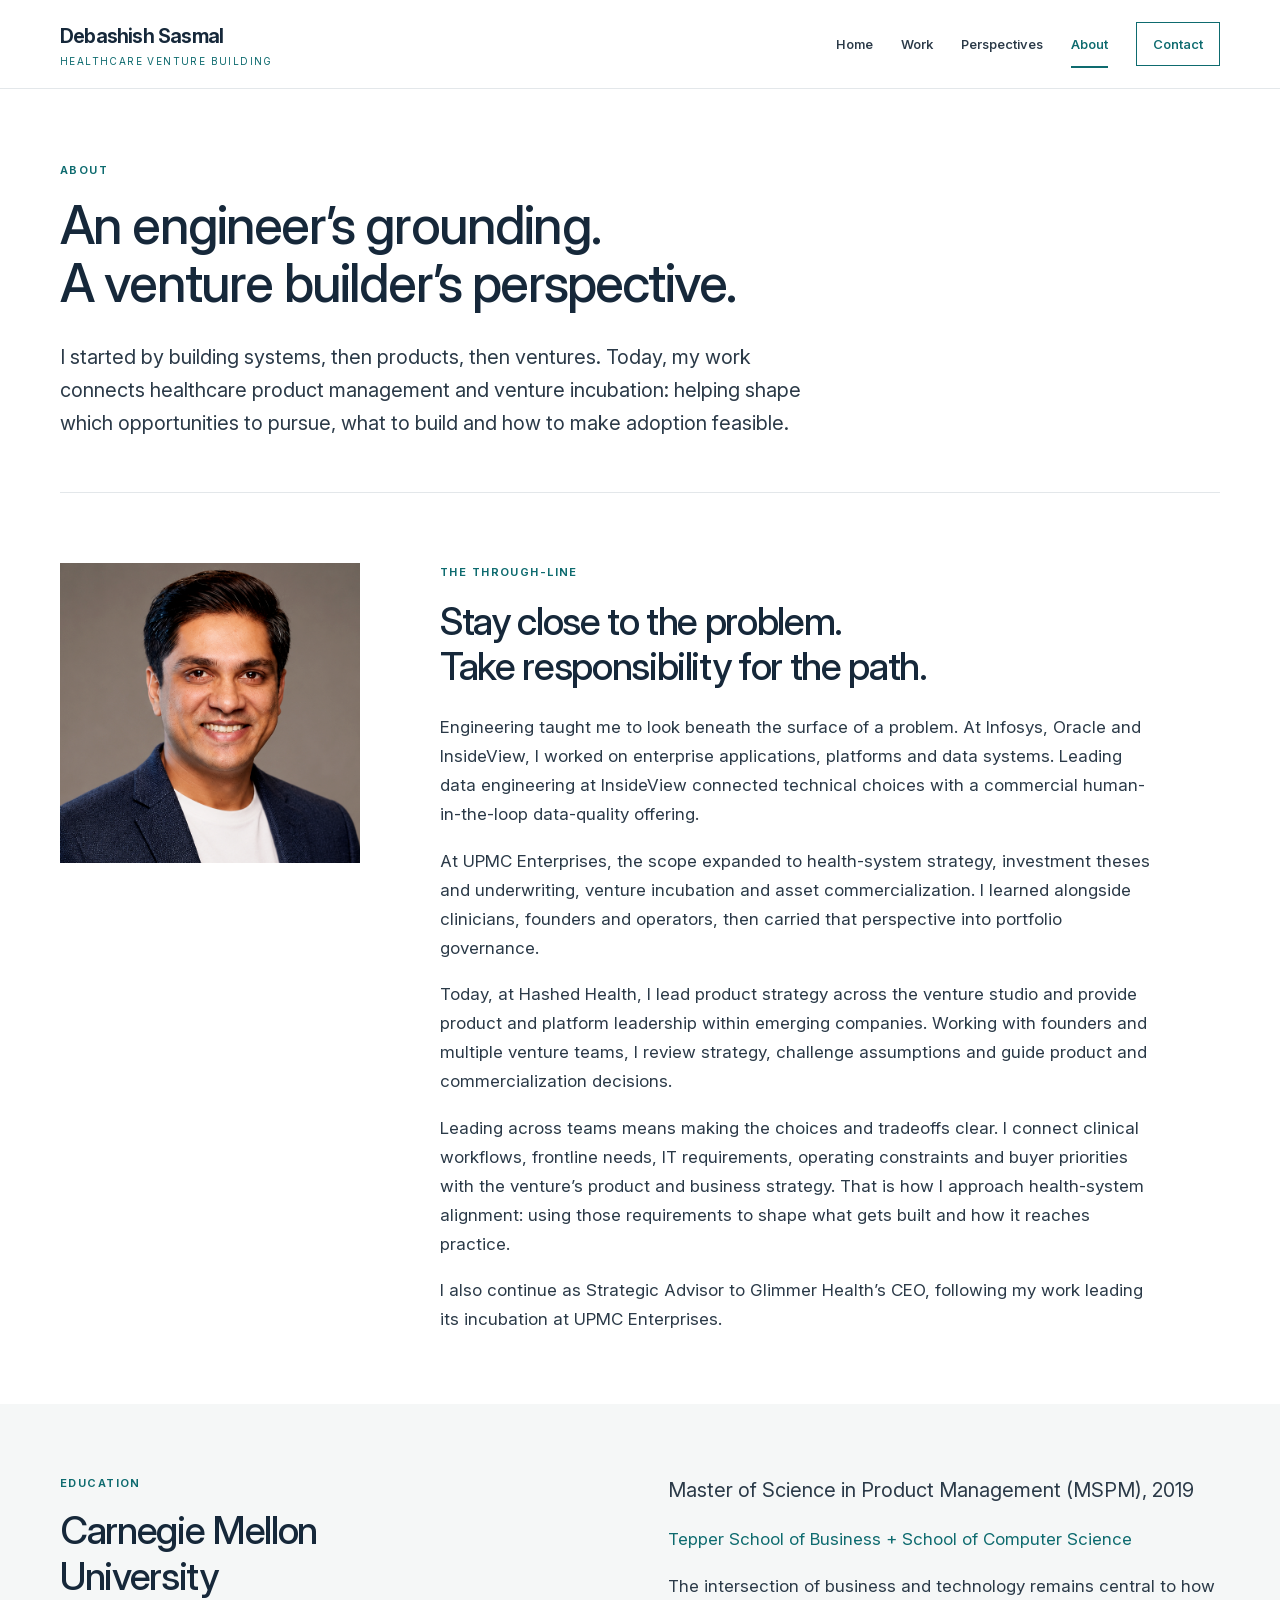
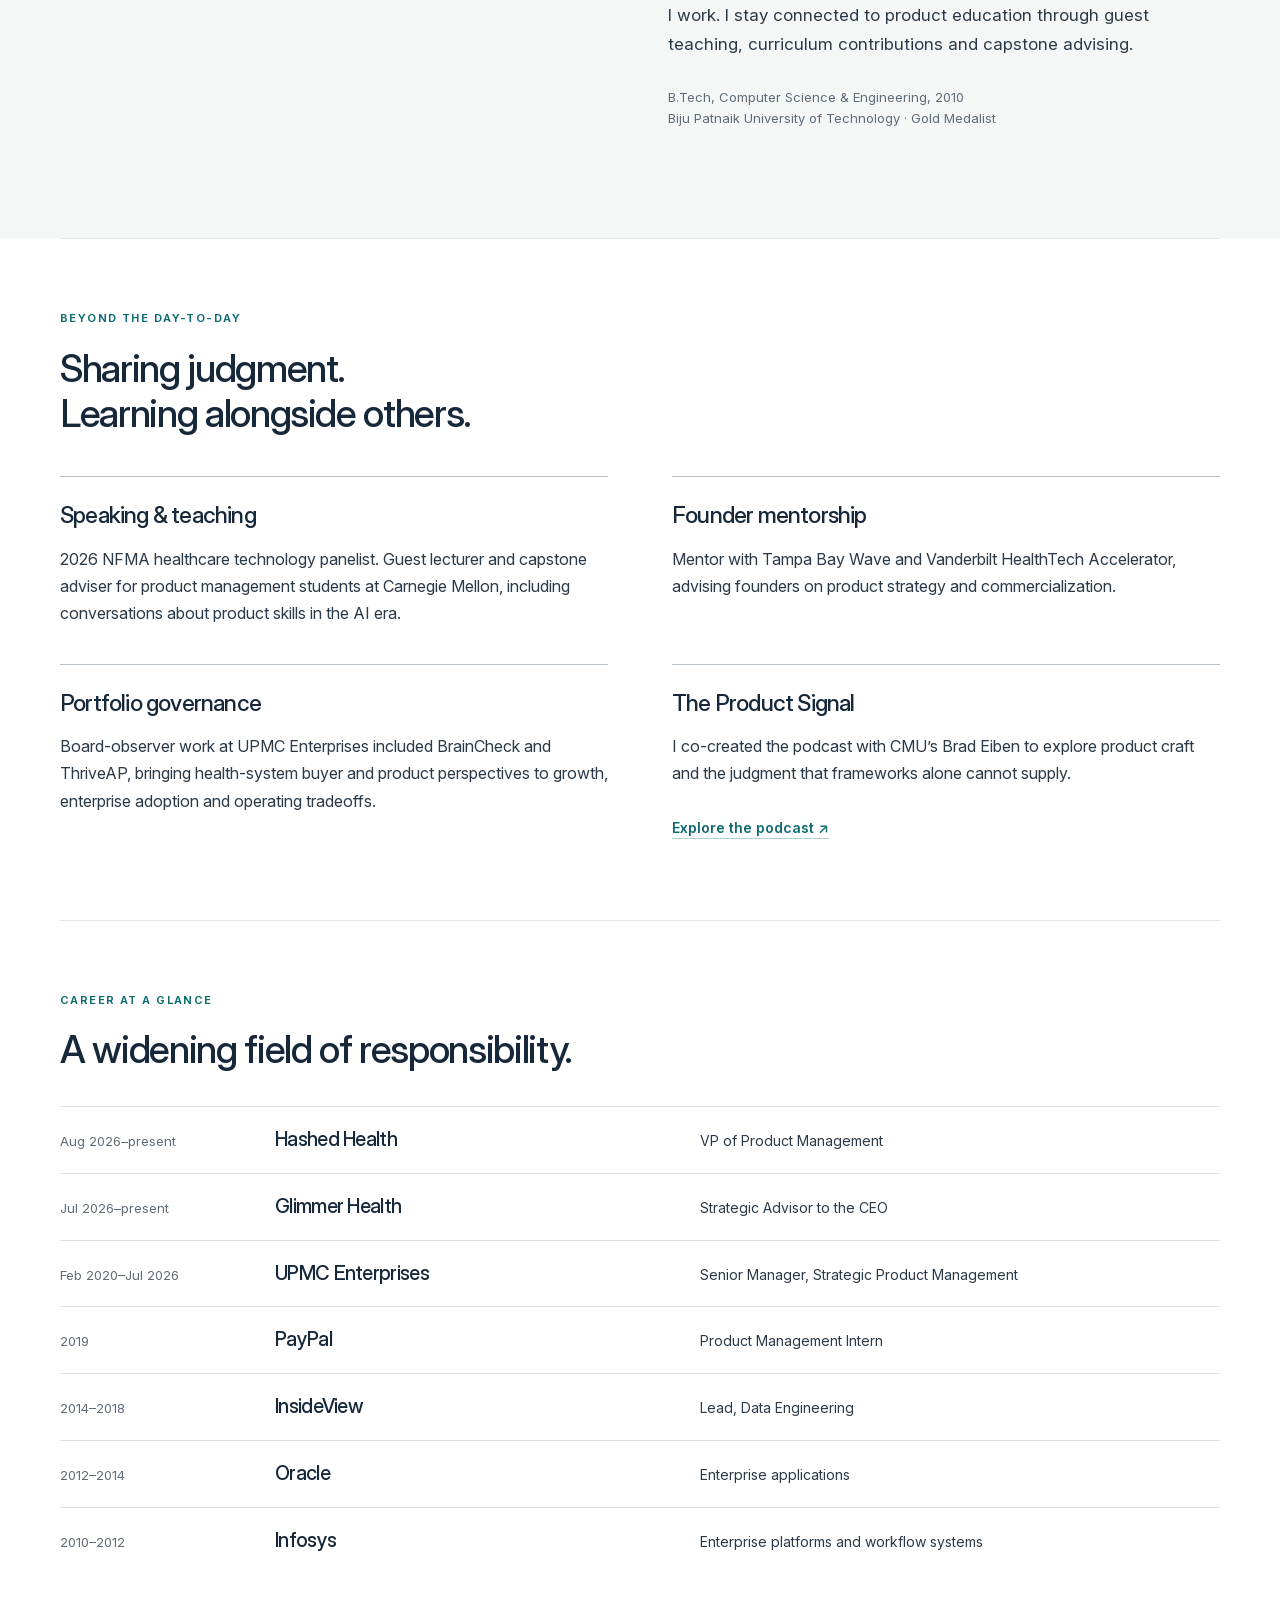
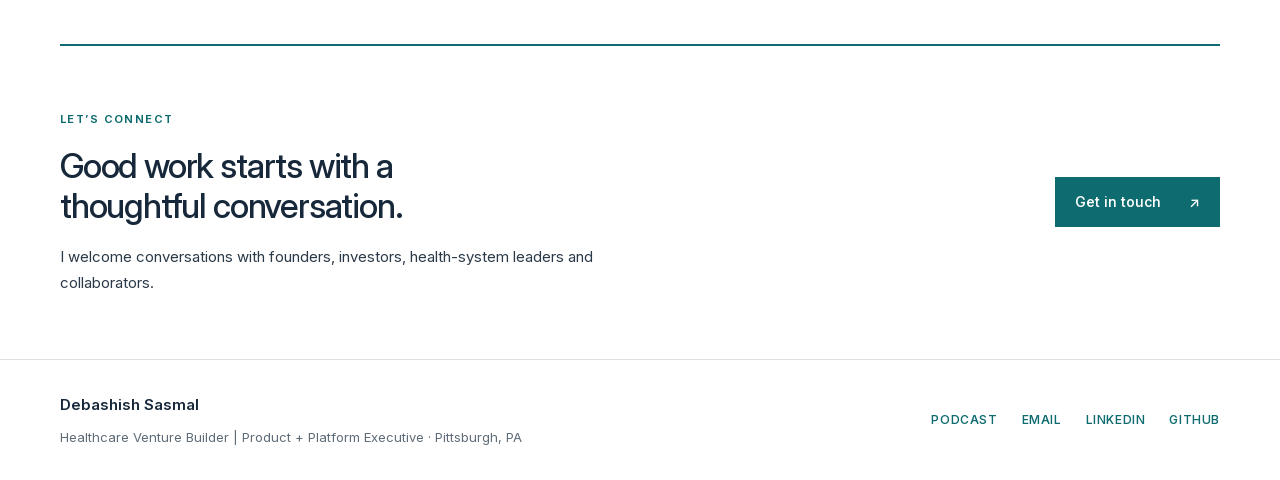
==== commit 33dd2633: "Redesign personal site around healthcare venture leadership" ====
--- a/ds_website/about.html
+++ b/ds_website/about.html
@@ -1,197 +1,148 @@
 <!DOCTYPE html>
 <html lang="en">
 <head>
-  <meta charset="utf-8">
-  <meta name="viewport" content="width=device-width, initial-scale=1">
-  <title>About · Debashish Sasmal</title>
-  <meta name="description" content="The through-line, the method, the podcast, the teaching, the track record.">
-
-  <link rel="icon" href="favicon.svg" type="image/svg+xml">
-  <link rel="icon" href="favicon.ico" sizes="any">
-  <link rel="icon" href="favicon-32x32.png" sizes="32x32" type="image/png">
-  <link rel="icon" href="favicon-16x16.png" sizes="16x16" type="image/png">
-  <link rel="apple-touch-icon" href="apple-touch-icon.png">
-
-  <meta property="og:type" content="website">
-  <meta property="og:site_name" content="Debashish Sasmal">
-  <meta property="og:url" content="https://debashishsasmal.com/about.html">
-  <meta property="og:title" content="About · Debashish Sasmal">
-  <meta property="og:description" content="The through-line, the method, the podcast, the teaching, the track record.">
-  <meta property="og:image" content="https://debashishsasmal.com/imgs/og-image.png">
-  <meta name="twitter:card" content="summary_large_image">
-  <meta name="twitter:title" content="About · Debashish Sasmal">
-  <meta name="twitter:description" content="The through-line, the method, the podcast, the teaching, the track record.">
-  <meta name="twitter:image" content="https://debashishsasmal.com/imgs/og-image.png">
-
-  <link rel="stylesheet" href="styles/tokens.css">
-  <link rel="stylesheet" href="styles/base.css">
-  <link rel="stylesheet" href="styles/components.css">
-  <link rel="stylesheet" href="styles/nav.css">
-  <link rel="stylesheet" href="styles/page-hero.css">
-  <link rel="stylesheet" href="styles/about.css">
-  <link rel="stylesheet" href="styles/signal.css">
-  <link rel="stylesheet" href="styles/timeline.css">
+<meta charset="utf-8">
+<meta name="viewport" content="width=device-width, initial-scale=1">
+<title>About · Debashish Sasmal</title>
+<meta name="description" content="Debashish Sasmal: healthcare venture builder, product and platform executive, Carnegie Mellon MSPM alumnus, advisor and mentor.">
+<link rel="canonical" href="https://debashishsasmal.com/about.html">
+<link rel="icon" href="favicon.svg" type="image/svg+xml">
+<link rel="icon" href="favicon.ico" sizes="any">
+<link rel="apple-touch-icon" href="apple-touch-icon.png">
+<meta property="og:type" content="website">
+<meta property="og:site_name" content="Debashish Sasmal">
+<meta property="og:url" content="https://debashishsasmal.com/about.html">
+<meta property="og:title" content="About · Debashish Sasmal">
+<meta property="og:description" content="Debashish Sasmal: healthcare venture builder, product and platform executive, Carnegie Mellon MSPM alumnus, advisor and mentor.">
+<meta name="twitter:card" content="summary">
+<link rel="preload" href="fonts/InterVariable.woff2" as="font" type="font/woff2" crossorigin>
+<link rel="stylesheet" href="styles/tokens.css">
+<link rel="stylesheet" href="styles/editorial.css">
 </head>
 <body>
-
-  <div data-include="header"></div>
-
-  <!-- =========================================================
-       PAGE HERO
-       ========================================================= -->
-  <div class="page-hero">
-    <p class="page-hero__eyebrow">// ABOUT</p>
-    <h1 class="page-hero__headline">Same method. Every level of the org.</h1>
-    <p class="page-hero__body">
-      I started by building systems. Then I built products. Then I built ventures,
-      and learned to make the investment call on whether to build them at all.
-    </p>
-  </div>
-
-  <!-- =========================================================
-       THROUGH-LINE
-       ========================================================= -->
-  <section class="about-section">
-    <p class="eyebrow">// THE THROUGH-LINE</p>
-    <div class="about-grid">
-      <h2 class="about-headline">
-        The method doesn't change. The altitude does.
-      </h2>
-      <div>
-        <p class="about-body-primary">
-          My specialization isn't a single domain. It's a category of market:
-          complex, expert-heavy, and rules-not-written-yet.
-        </p>
-        <p class="about-body-secondary">
-          I've built that specialization deliberately, in CRM data, in real estate, and for six years
-          in regulated healthcare, where the stakes and the expertise run
-          deepest. At UPMC Enterprises, that meant setting venture-investment
-          theses and advising as a board observer from the top of the org, and, on
-          a venture I architected there, doing the hands-on product work myself.
-        </p>
-        <p class="about-body-secondary">
-          From engineering systems to building products, shaping ventures, and
-          making portfolio-level calls, the work has stayed the same: learn the
-          domain, find the real constraint, and act on it.
-        </p>
-      </div>
-    </div>
-  </section>
-
-  <!-- =========================================================
-       SIGNAL · podcast, teaching, advisory, speaking
-       ========================================================= -->
-  <section class="signal-section">
-    <div class="signal-inner">
-      <p class="eyebrow">// SIGNAL</p>
-      <h2 class="signal-heading">Where I show up.</h2>
-
-      <div class="signal-grid">
-
-        <!-- Podcast -->
-        <a href="https://theproductsignal.com/" class="signal-card signal-card--podcast" target="_blank" rel="noopener">
-          <div class="signal-podcast__header">
-            <span class="signal-podcast__dot"></span>
-            <span class="signal-podcast__label">PODCAST · HOST &amp; CO-CREATOR</span>
-          </div>
-          <div class="signal-podcast__title">The Product Signal</div>
-          <p class="signal-podcast__body">
-            Two practitioners breaking down the product craft from first principles,
-            what the job actually is, and why most frameworks only get you halfway.
-          </p>
-          <span class="signal-podcast__link">Listen →</span>
-        </a>
-
-        <div class="signal-card">
-          <p class="signal-item__eyebrow">EDUCATION</p>
-          <div class="signal-item__title">Carnegie Mellon</div>
-          <p class="signal-item__body">MS Product Management</p>
-          <div class="signal-item__title">BPUT</div>
-          <p class="signal-item__body">B.Tech CSE (Gold Medalist)</p>
-        </div>
-
-        <div class="signal-card">
-          <p class="signal-item__eyebrow">SPEAKER</p>
-          <div class="signal-item__body">Jumpstart Accelerator &amp; Product Tank</div>
-          <div class="signal-card__divider"></div>
-          <p class="signal-item__eyebrow">GUEST LECTURER</p>
-          <p class="signal-item__body">MS Product Management</p>
-          <div class="signal-card__divider"></div>
-          <p class="signal-item__eyebrow">INDUSTRY SCHOLAR</p>
-          <p class="signal-item__body">Flare Capital Partners</p>
-          <div class="signal-card__divider"></div>
-          <p class="signal-item__eyebrow">ADVISOR</p>
-          <div class="signal-item__body">PHDA &amp; CMU Capstone</div>
-          <div class="signal-card__divider"></div>
-          <p class="signal-item__eyebrow">BOARD OBSERVER</p>
-          <p class="signal-item__body">Clinical Workforce Education Platform (advanced-practice-provider training &amp; onboarding), 2024–2026</p>
-        </div>
-
-      </div>
-    </div>
-  </section>
-
-  <!-- =========================================================
-       EXPERIENCE TIMELINE (brief)
-       ========================================================= -->
-  <section>
-    <div class="timeline-inner" style="padding-bottom: 48px;">
-      <p class="eyebrow">// EXPERIENCE</p>
-
-      <div class="timeline">
-        <div class="timeline-row">
-          <div class="timeline-date">2026–Present</div>
-          <div>
-            <div class="timeline-org">Hashed Health</div>
-            <div class="timeline-role">VP of Product Management</div>
-          </div>
-        </div>
-        <div class="timeline-row">
-          <div class="timeline-date">2026–Present</div>
-          <div>
-            <div class="timeline-org">Glimmer Health</div>
-            <div class="timeline-role">Strategic Advisor to the CEO</div>
-          </div>
-        </div>
-        <div class="timeline-row">
-          <div class="timeline-date">2020–2026</div>
-          <div>
-            <div class="timeline-org">UPMC Enterprises</div>
-            <div class="timeline-role">Product &amp; Venture Leadership</div>
-          </div>
-        </div>
-        <div class="timeline-row">
-          <div class="timeline-date">2019</div>
-          <div>
-            <div class="timeline-org">PayPal</div>
-            <div class="timeline-role">Product Management (Intern)</div>
-          </div>
-        </div>
-        <div class="timeline-row">
-          <div class="timeline-date">2014–2018</div>
-          <div>
-            <div class="timeline-org">InsideView</div>
-            <div class="timeline-role">Data Engineering Lead</div>
-          </div>
-        </div>
-        <div class="timeline-row">
-          <div class="timeline-date">2010–2014</div>
-          <div>
-            <div class="timeline-org">Oracle &amp; Infosys</div>
-            <div class="timeline-role">Applications &amp; Systems Engineer</div>
-          </div>
-        </div>
-      </div>
-
-      <a href="work.html" class="link-arrow" style="margin-top: 28px; display: inline-flex;">
-        See full case studies →
-      </a>
-    </div>
-  </section>
-
-  <div data-include="footer"></div>
-
-  <script src="components/header.js"></script>
-  <script src="components/footer.js"></script>
+<a class="skip-link" href="#main">Skip to content</a>
+<div data-include="header">
+</div>
+<noscript>
+<nav class="wrap fallback-nav" aria-label="Main navigation">
+<a href="index.html">Home</a>
+<a href="work.html">Work</a>
+<a href="ai.html">Perspectives</a>
+<a href="about.html">About</a>
+<a href="contact.html">Contact</a>
+</nav>
+</noscript>
+<main id="main" tabindex="-1">
+<header class="page-intro wrap">
+<p class="eyebrow">ABOUT</p>
+<h1>An engineer’s grounding. <br> A venture builder’s perspective.</h1>
+<p class="lede">I started by building systems, then products, then ventures. Today, my work connects healthcare product management and venture incubation: helping shape which opportunities to pursue, what to build and how to make adoption feasible.</p>
+</header>
+<section class="section wrap about-story">
+<img src="imgs/DS3.png" width="741" height="741" alt="Debashish Sasmal" loading="lazy">
+<div>
+<p class="eyebrow">THE THROUGH-LINE</p>
+<h2>Stay close to the problem. <br> Take responsibility for the path.</h2>
+<p>Engineering taught me to look beneath the surface of a problem. At Infosys, Oracle and InsideView, I worked on enterprise applications, platforms and data systems. Leading data engineering at InsideView connected technical choices with a commercial human-in-the-loop data-quality offering.</p>
+<p>At UPMC Enterprises, the scope expanded to health-system strategy, investment theses and underwriting, venture incubation and asset commercialization. I learned alongside clinicians, founders and operators, then carried that perspective into portfolio governance.</p>
+<p>Today, at Hashed Health, I lead product strategy across the venture studio and provide product and platform leadership within emerging companies. Working with founders and multiple venture teams, I review strategy, challenge assumptions and guide product and commercialization decisions.</p>
+<p>Leading across teams means making the choices and tradeoffs clear. I connect clinical workflows, frontline needs, IT requirements, operating constraints and buyer priorities with the venture’s product and business strategy. That is how I approach health-system alignment: using those requirements to shape what gets built and how it reaches practice.</p>
+<p>I also continue as Strategic Advisor to Glimmer Health’s CEO, following my work leading its incubation at UPMC Enterprises.</p>
+</div>
+</section>
+<section class="tinted">
+<div class="section wrap">
+<div class="section-heading">
+<div>
+<p class="eyebrow">EDUCATION</p>
+<h2>Carnegie Mellon <br> University</h2>
+</div>
+<div>
+<p class="lede">Master of Science in Product Management (MSPM), 2019</p>
+<p class="outcome">Tepper School of Business + School of Computer Science</p>
+<p>The intersection of business and technology remains central to how I work. I stay connected to product education through guest teaching, curriculum contributions and capstone advising.</p>
+<p class="note">B.Tech, Computer Science &amp; Engineering, 2010 <br> Biju Patnaik University of Technology · Gold Medalist</p>
+</div>
+</div>
+</div>
+</section>
+<section class="section wrap" id="community">
+<p class="eyebrow">BEYOND THE DAY-TO-DAY</p>
+<h2>Sharing judgment. <br> Learning alongside others.</h2>
+<div class="community-grid">
+<article>
+<h3>Speaking &amp; teaching</h3>
+<p>2026 NFMA healthcare technology panelist. Guest lecturer and capstone adviser for product management students at Carnegie Mellon, including conversations about product skills in the AI era.</p>
+</article>
+<article>
+<h3>Founder mentorship</h3>
+<p>Mentor with Tampa Bay Wave and Vanderbilt HealthTech Accelerator, advising founders on product strategy and commercialization.</p>
+</article>
+<article>
+<h3>Portfolio governance</h3>
+<p>Board-observer work at UPMC Enterprises included BrainCheck and ThriveAP, bringing health-system buyer and product perspectives to growth, enterprise adoption and operating tradeoffs.</p>
+</article>
+<article>
+<h3>The Product Signal</h3>
+<p>I co-created the podcast with CMU’s Brad Eiben to explore product craft and the judgment that frameworks alone cannot supply.</p>
+<a class="text-link" href="https://theproductsignal.com/">Explore the podcast ↗</a>
+</article>
+</div>
+</section>
+<section class="section wrap career">
+<p class="eyebrow">CAREER AT A GLANCE</p>
+<h2>A widening field of responsibility.</h2>
+<div class="career-row">
+<span>Aug 2026–present</span>
+<h3>Hashed Health</h3>
+<p>VP of Product Management</p>
+</div>
+<div class="career-row">
+<span>Jul 2026–present</span>
+<h3>Glimmer Health</h3>
+<p>Strategic Advisor to the CEO</p>
+</div>
+<div class="career-row">
+<span>Feb 2020–Jul 2026</span>
+<h3>UPMC Enterprises</h3>
+<p>Senior Manager, Strategic Product Management</p>
+</div>
+<div class="career-row">
+<span>2019</span>
+<h3>PayPal</h3>
+<p>Product Management Intern</p>
+</div>
+<div class="career-row">
+<span>2014–2018</span>
+<h3>InsideView</h3>
+<p>Lead, Data Engineering</p>
+</div>
+<div class="career-row">
+<span>2012–2014</span>
+<h3>Oracle</h3>
+<p>Enterprise applications</p>
+</div>
+<div class="career-row">
+<span>2010–2012</span>
+<h3>Infosys</h3>
+<p>Enterprise platforms and workflow systems</p>
+</div>
+</section>
+<section class="contact-band wrap">
+<div>
+<p class="eyebrow">LET’S CONNECT</p>
+<h2>Good work starts with a thoughtful conversation.</h2>
+<p>I welcome conversations with founders, investors, health-system leaders and collaborators.</p>
+</div>
+<a class="button" href="contact.html">Get in touch <span aria-hidden="true">↗</span>
+</a>
+</section>
+</main>
+<div data-include="footer">
+</div>
+<script src="components/header.js">
+</script>
+<script src="components/footer.js">
+</script>
 </body>
 </html>
--- a/ds_website/styles/tokens.css
+++ b/ds_website/styles/tokens.css
@@ -1,61 +1,26 @@
-/* ============================================================
-   TOKENS — design system foundation
-   All CSS custom properties. No rules here, only variables.
-   ============================================================ */
-
-@import url('https://fonts.googleapis.com/css2?family=Newsreader:ital,opsz,wght@0,6..72,400;0,6..72,500;0,6..72,600;1,6..72,400;1,6..72,500&family=IBM+Plex+Mono:wght@400;500;600&family=Libre+Franklin:wght@400;500;600&family=Space+Grotesk:wght@600;700&display=swap');
-
+/* Official Inter 4.1, self-hosted. License: ../fonts/LICENSE.txt */
+@font-face {
+  font-family: 'Inter';
+  font-style: normal;
+  font-weight: 100 900;
+  font-display: swap;
+  src: url('../fonts/InterVariable.woff2') format('woff2');
+}
+@font-face {
+  font-family: 'Inter Display';
+  font-style: normal;
+  font-weight: 500;
+  font-display: swap;
+  src: url('../fonts/InterDisplay-Medium.woff2') format('woff2');
+}
 :root {
-  /* ---- Color: core ---- */
-  --ink:          #20272D;
-  --paper:        #F4F1EA;
-  --surface:      #FFFFFF;
-  --surface-2:    #FBFAF5;
-  --sub:          #5B6469;
-  --border:       #DED9C9;
-  --hair:         #EAE5D8;
-
-  /* ---- Color: accent (mineral teal / brass) ---- */
-  --accent:       #2F6B62;
-  --accent-2:     #C3A66B;
-  --accent-ink:   #FFFFFF;
-
-  /* ---- Color: dark sections ---- */
-  --dark:         #172126;
-  --dark-surface: #1F2A30;
-  --dark-sub:     #8FA0A6;
-  --dark-text:    #D9E0DC;
-
-  /* ---- Color: cobalt (podcast / link accent) ---- */
-  --cobalt:       #2E6FB7;
-
-  /* ---- Typography ---- */
-  --font-serif:   'Newsreader', Georgia, 'Times New Roman', serif;
-  --font-sans:    'Libre Franklin', system-ui, -apple-system, sans-serif;
-  --font-mono:    'IBM Plex Mono', 'Menlo', 'Courier New', monospace;
-  --font-grotesk: 'Space Grotesk', system-ui, sans-serif;
-
-  /* ---- Layout ---- */
-  --max-w:        1200px;
-  --pad-x:        44px;
-
-  /* ---- Radius ---- */
-  --radius-sm:    6px;
-  --radius-md:    10px;
-  --radius-lg:    14px;
-  --radius-xl:    20px;
-
-  /* ---- Shadow ---- */
-  --shadow-card:  0 20px 44px -28px rgba(15, 25, 28, .4);
-  --shadow-dark:  0 20px 54px -22px rgba(15, 25, 28, .5);
-
-  /* ---- Transition ---- */
-  --ease:         cubic-bezier(.22, 1, .36, 1);
-  --duration:     220ms;
+  --navy: #16283A;
+  --teal: #0E6B6F;
+  --ink: #2B3A48;
+  --muted: #5F6C78; /* Accessible small text on white and wash backgrounds. */
+  --line: #B9C2CA;
+  --paper: #FFFFFF;
+  --wash: #F5F7F7;
+  --font-body: 'Inter', -apple-system, BlinkMacSystemFont, 'Segoe UI', sans-serif;
+  --font-display: 'Inter Display', 'Inter', -apple-system, BlinkMacSystemFont, 'Segoe UI', sans-serif;
 }
-
-@media (max-width: 780px) {
-  :root {
-    --pad-x: 20px;
-  }
-}
--- a/ds_website/styles/editorial.css
+++ b/ds_website/styles/editorial.css
@@ -0,0 +1,1336 @@
+*,*::before,*::after {
+  box-sizing:border-box
+}
+
+html {
+  scroll-behavior:smooth;
+  scroll-padding-top:110px;
+  -webkit-text-size-adjust:100%
+}
+
+body {
+  margin:0;
+  background:var(--paper);
+  color:var(--ink);
+  font:400 17px/1.7 var(--font-body);
+  -webkit-font-smoothing:antialiased
+}
+
+::selection {
+  background:var(--teal);
+  color:white
+}
+
+img {
+  display:block;
+  max-width:100%;
+  height:auto
+}
+
+a {
+  color:var(--teal);
+  text-underline-offset:5px
+}
+
+button {
+  font:inherit
+}
+
+h1,h2,h3,h4,h5,p {
+  margin:0
+}
+
+h1,h2,h3,h4 {
+  font-family:var(--font-display);
+  color:var(--navy);
+  font-weight:500;
+  letter-spacing:-.035em;
+  text-wrap:balance
+}
+
+h1 {
+  font-size:clamp(38px,4.1vw,60px);
+  line-height:1.1
+}
+
+h2 {
+  font-size:clamp(29px,3vw,40px);
+  line-height:1.18
+}
+
+h3 {
+  font-size:26px;
+  line-height:1.25
+}
+
+h4 {
+  font-size:25px;
+  line-height:1.35
+}
+
+p+p {
+  margin-top:18px
+}
+
+p {
+  max-width:72ch
+}
+
+a,button,summary {
+  -webkit-tap-highlight-color:transparent
+}
+
+a:focus-visible,button:focus-visible,summary:focus-visible {
+  outline:3px solid var(--teal);
+  outline-offset:6px
+}
+
+a:hover {
+  color:var(--navy)
+}
+
+.wrap,.nav-inner,.footer-inner {
+  width:min(100% - 80px,1160px);
+  margin-inline:auto
+}
+
+.eyebrow {
+  font-size:11px;
+  font-weight:650;
+  line-height:1.65;
+  letter-spacing:.13em;
+  color:var(--teal);
+  text-transform:uppercase;
+  margin-bottom:18px
+}
+
+.lede {
+  font-size:20px;
+  line-height:1.65
+}
+
+.note {
+  font-size:13px;
+  line-height:1.6;
+  color:var(--muted);
+  margin-top:28px
+}
+
+.skip-link {
+  position:fixed;
+  top:8px;
+  left:12px;
+  padding:10px 20px;
+  background:white;
+  z-index:100;
+  transform:translateY(-160%)
+}
+
+.skip-link:focus {
+  transform:translateY(0)
+}
+
+.site-header {
+  background:rgba(255,255,255,.97);
+  border-bottom:1px solid #b9c2ca66;
+  position:sticky;
+  top:0;
+  z-index:20
+}
+
+.nav-inner {
+  min-height:88px;
+  display:flex;
+  align-items:center;
+  justify-content:space-between;
+  gap:24px
+}
+
+.nav-logo {
+  text-decoration:none;
+  color:var(--navy);
+  display:flex;
+  flex-direction:column
+}
+
+.nav-logo__name {
+  font-weight:650;
+  font-size:20px;
+  letter-spacing:-.04em
+}
+
+.nav-logo__tagline {
+  font-size:11px;
+  letter-spacing:.14em;
+  color:var(--teal)
+}
+
+.nav-links {
+  display:flex;
+  align-items:center;
+  gap:28px;
+  list-style:none;
+  padding:0;
+  margin:0
+}
+
+.nav-links a {
+  font-size:13px;
+  font-weight:550;
+  text-decoration:none;
+  color:var(--ink);
+  display:block;
+  padding:9px 0
+}
+
+.nav-links a[aria-current] {
+  color:var(--teal);
+  box-shadow:0 2px var(--teal)
+}
+
+.nav-links .nav-cta {
+  border:1px solid var(--teal);
+  padding:8px 16px;
+  color:var(--teal)
+}
+
+.nav-toggle {
+  display:none
+}
+
+.hero {
+  display:grid;
+  grid-template-columns:minmax(0,1fr) 280px;
+  gap:72px;
+  align-items:center;
+  padding-top:72px;
+  padding-bottom:76px
+}
+
+.hero .eyebrow {
+  max-width:660px;
+  letter-spacing:.085em;
+  font-size:11px
+}
+
+.hero h1 {
+  max-width:790px
+}
+
+.hero .lede {
+  margin-top:28px;
+  font-size:19px
+}
+
+.hero-copy>p:not(.eyebrow) {
+  max-width:66ch
+}
+
+.hero-copy>p:not(.eyebrow):not(.lede) {
+  font-size:16px
+}
+
+.hero-aside {
+  align-self:center
+}
+
+.hero-aside img {
+  width:100%;
+  height:330px;
+  object-fit:cover;
+  object-position:center 35%;
+  background:var(--wash)
+}
+
+.portrait-caption {
+  border-top:2px solid var(--teal);
+  margin-top:20px;
+  padding-top:14px;
+  display:flex;
+  flex-direction:column;
+  gap:4px;
+  line-height:1.5
+}
+
+.portrait-caption strong {
+  font-size:16px;
+  font-weight:600;
+  color:var(--navy)
+}
+
+.portrait-caption span {
+  font-size:11px;
+  color:var(--muted)
+}
+
+.actions {
+  display:flex;
+  align-items:center;
+  flex-wrap:wrap;
+  gap:24px;
+  margin-top:28px
+}
+
+.button {
+  background:var(--teal);
+  color:#fff;
+  text-decoration:none;
+  font-size:14px;
+  font-weight:550;
+  padding:13px 20px;
+  display:inline-flex;
+  align-items:center;
+  gap:28px;
+  min-height:48px
+}
+
+.button:hover {
+  background:var(--navy);
+  color:white
+}
+
+.text-link {
+  font-size:14px;
+  font-weight:600;
+  display:inline-block;
+  margin-top:18px;
+  text-decoration:none
+}
+
+.actions .text-link {
+  margin:0
+}
+
+.text-link:hover {
+  text-decoration:underline
+}
+
+.section {
+  padding-block:70px;
+  border-top:1px solid #b9c2ca66
+}
+
+.section-heading {
+  display:grid;
+  grid-template-columns:1fr 1fr;
+  gap:80px;
+  margin-bottom:40px;
+  align-items:start
+}
+
+.section-heading>p,.section-heading>div+div {
+  padding-top:34px
+}
+
+.section-heading .eyebrow {
+  margin-bottom:16px
+}
+
+.venture-row {
+  display:grid;
+  grid-template-columns:34px 1fr 1.2fr 24px;
+  gap:24px;
+  align-items:start;
+  padding:28px 0;
+  border-top:1px solid #b9c2ca80;
+  text-decoration:none;
+  color:var(--ink)
+}
+
+.venture-row:last-child {
+  border-bottom:1px solid #b9c2ca80
+}
+
+.venture-row:hover h3 {
+  color:var(--teal)
+}
+
+.venture-row .eyebrow {
+  font-size:11px;
+  margin-bottom:7px
+}
+
+.venture-row h3 {
+  font-size:25px
+}
+
+.venture-row>p {
+  font-size:15px
+}
+
+.row-index {
+  font-size:12px;
+  color:var(--teal);
+  letter-spacing:.08em;
+  padding-top:4px
+}
+
+.row-arrow {
+  color:var(--teal);
+  font-size:23px
+}
+
+.tinted {
+  background:var(--wash)
+}
+
+.tinted .section {
+  border:0
+}
+
+.proof-grid {
+  display:grid;
+  grid-template-columns:repeat(3,1fr);
+  gap:36px
+}
+
+.proof-grid article {
+  border-top:2px solid var(--teal);
+  padding-top:23px;
+  display:flex;
+  flex-direction:column;
+  align-items:start
+}
+
+.proof-grid .eyebrow {
+  font-size:11px;
+  letter-spacing:.09em;
+  min-height:30px;
+  margin-bottom:8px
+}
+
+.proof-grid h3 {
+  margin-bottom:20px
+}
+
+.proof-grid p {
+  font-size:15px
+}
+
+.proof-grid .outcome {
+  font-size:14px;
+  margin-block:20px;
+  color:var(--teal)
+}
+
+.proof-grid .text-link {
+  margin-top:auto;
+  font-size:13px
+}
+
+.approach-grid {
+  list-style:none;
+  counter-reset:approach;
+  display:grid;
+  grid-template-columns:repeat(4,1fr);
+  gap:30px;
+  padding:0;
+  margin:40px 0 0
+}
+
+.approach-grid li {
+  counter-increment:approach;
+  border-top:1px solid var(--line);
+  padding-top:20px
+}
+
+.approach-grid li:before {
+  content:'0' counter(approach);
+  font-size:12px;
+  color:var(--teal)
+}
+
+.approach-grid h3 {
+  font-size:20px;
+  line-height:1.3;
+  margin-block:14px
+}
+
+.approach-grid p {
+  font-size:14px
+}
+
+.perspective-teaser {
+  display:grid;
+  grid-template-columns:1fr 1fr;
+  gap:80px
+}
+
+.contact-band {
+  padding-block:64px;
+  display:flex;
+  align-items:center;
+  justify-content:space-between;
+  gap:50px;
+  border-top:2px solid var(--teal)
+}
+
+.contact-band h2 {
+  max-width:660px;
+  font-size:34px
+}
+
+.contact-band p:not(.eyebrow) {
+  margin-top:18px;
+  font-size:15px;
+  max-width:60ch
+}
+
+.contact-band .button {
+  flex-shrink:0
+}
+
+.site-footer {
+  border-top:1px solid #b9c2ca80
+}
+
+.footer-inner {
+  padding-block:32px;
+  display:grid;
+  grid-template-columns:1fr auto;
+  gap:8px 30px
+}
+
+.footer-brand {
+  font-size:15px;
+  font-weight:600;
+  color:var(--navy)
+}
+
+.footer-sub {
+  font-size:11px;
+  color:var(--muted);
+  grid-column:1
+}
+
+.footer-links {
+  grid-column:2;
+  grid-row:1/3;
+  list-style:none;
+  display:flex;
+  gap:20px;
+  padding:0;
+  margin:0;
+  align-items:center
+}
+
+.footer-link {
+  font-size:12px;
+  font-weight:550;
+  letter-spacing:.05em;
+  text-decoration:none
+}
+
+.page-intro {
+  padding-block:72px 52px
+}
+
+.page-intro h1 {
+  max-width:950px
+}
+
+.page-intro .lede {
+  margin-top:28px;
+  max-width:770px
+}
+
+.case-nav {
+  display:flex;
+  gap:60px;
+  padding-block:22px;
+  border-top:1px solid var(--line);
+  border-bottom:1px solid var(--line)
+}
+
+.case-nav a {
+  font-size:14px;
+  font-weight:600;
+  text-decoration:none
+}
+
+.case-nav span {
+  font-size:12px;
+  font-weight:400;
+  margin-left:12px;
+  color:var(--muted)
+}
+
+.role-line {
+  font-size:14px;
+  color:var(--teal);
+  font-weight:550;
+  line-height:1.6
+}
+
+.case {
+  display:grid;
+  grid-template-columns:minmax(0, 1fr) minmax(0, 1.7fr);
+  gap:80px;
+  padding-block:45px;
+  border-top:1px solid var(--line);
+  scroll-margin-top:24px
+}
+
+.case-heading h3 {
+  font-size:34px
+}
+
+.case-role {
+  font-size:14px;
+  color:var(--muted);
+  margin-top:20px;
+  max-width:28ch
+}
+
+.case-story h4 {
+  margin-bottom:28px
+}
+
+.case-story section+section {
+  margin-top:23px
+}
+
+.case-story h5 {
+  font-size:11px;
+  letter-spacing:.1em;
+  text-transform:uppercase;
+  font-weight:650;
+  color:var(--teal);
+  margin-bottom:7px
+}
+
+.case-story p {
+  font-size:16px;
+  line-height:1.75
+}
+
+.case-story section:last-child {
+  border-left:2px solid var(--teal);
+  padding-left:20px;
+  margin-top:28px
+}
+
+.essays>article {
+  display:grid;
+  grid-template-columns:minmax(0, 1fr) minmax(0, 1.55fr);
+  gap:80px;
+  padding-block:42px;
+  border-bottom:1px solid var(--line)
+}
+
+.essays h2 {
+  font-size:32px;
+  margin-top:15px
+}
+
+.essays .lede {
+  font-size:22px;
+  color:var(--navy)
+}
+
+.experiment {
+  display:grid;
+  grid-template-columns:minmax(0, 1fr) minmax(0, 1.7fr);
+  gap:80px;
+  border-top:1px solid var(--line);
+  padding-block:38px
+}
+
+.build-detail {
+  margin-top:28px;
+  border-top:1px solid var(--line);
+  border-bottom:1px solid var(--line)
+}
+
+.build-detail summary {
+  cursor:pointer;
+  font-weight:550;
+  color:var(--teal);
+  font-size:14px;
+  padding:16px 0;
+  list-style:none;
+  display:flex;
+  justify-content:space-between
+}
+
+.build-detail summary::-webkit-details-marker {
+  display:none
+}
+
+.build-detail[open] summary span {
+  transform:rotate(45deg)
+}
+
+.build-detail-content {
+  padding-block:16px 30px
+}
+
+.build-detail-content h4 {
+  font-size:24px;
+  margin-bottom:18px
+}
+
+.modal__lede {
+  font-size:17px
+}
+
+.modal__section {
+  margin-top:25px
+}
+
+.modal__label {
+  font-size:12px;
+  text-transform:uppercase;
+  font-weight:650;
+  color:var(--teal);
+  letter-spacing:.08em;
+  margin-bottom:10px
+}
+
+.modal__text {
+  font-size:15px
+}
+
+.modal__table {
+  border-collapse:collapse;
+  font-size:13px;
+  line-height:1.6;
+  width:100%;
+  table-layout:fixed
+}
+
+.modal__table td {
+  vertical-align:top;
+  padding:12px 8px;
+  border-bottom:1px solid var(--line);
+  overflow-wrap:anywhere
+}
+
+.modal__table td:first-child {
+  width:34%;
+  font-weight:550;
+  padding-left:0
+}
+
+.modal__screens {
+  display:grid;
+  grid-template-columns:1fr 1fr;
+  gap:16px
+}
+
+.modal__screens img {
+  border:1px solid var(--line);
+  width:100%
+}
+
+.about-story {
+  display:grid;
+  grid-template-columns:300px 1fr;
+  gap:80px
+}
+
+.about-story>img {
+  height:360px;
+  width:100%;
+  object-fit:cover;
+  object-position:center 35%
+}
+
+.about-story h2 {
+  margin-bottom:24px
+}
+
+.community-grid {
+  display:grid;
+  grid-template-columns:1fr 1fr;
+  gap:36px 64px;
+  margin-top:40px
+}
+
+.community-grid article {
+  border-top:1px solid var(--line);
+  padding-top:24px
+}
+
+.community-grid h3 {
+  font-size:23px;
+  margin-bottom:16px
+}
+
+.community-grid p {
+  font-size:16px
+}
+
+.career h2 {
+  margin-bottom:34px
+}
+
+.career-row {
+  display:grid;
+  grid-template-columns:190px 1fr 1.3fr;
+  gap:25px;
+  border-top:1px solid #b9c2ca80;
+  padding-block:20px;
+  align-items:baseline
+}
+
+.career-row>span {
+  font-size:13px;
+  color:var(--muted)
+}
+
+.career-row h3 {
+  font-size:20px
+}
+
+.career-row p {
+  font-size:14px
+}
+
+.contact-page {
+  padding-top:40px;
+  padding-bottom:100px;
+  min-height:390px
+}
+
+.contact-email {
+  font-size:clamp(18px,3.2vw,38px);
+  letter-spacing:-.04em;
+  text-decoration:none;
+  overflow-wrap:anywhere
+}
+
+.contact-context {
+  display:flex;
+  flex-wrap:wrap;
+  gap:32px;
+  margin-top:64px;
+  font-size:14px
+}
+
+.outcome {
+  color:var(--teal)
+}
+
+
+@media(min-width:1400px) {
+  .hero {
+  grid-template-columns:minmax(0,1fr) 300px;
+  gap:78px
+}
+
+.hero-aside img {
+  height:350px
+}
+
+
+}
+
+
+@media(max-width:1000px) {
+  .hero {
+  grid-template-columns:minmax(0,1fr) 230px;
+  gap:38px
+}
+
+.hero-aside img {
+  height:285px
+}
+
+.hero h1 {
+  font-size:44px
+}
+
+.section-heading,.perspective-teaser,.case,.experiment,.essays>article {
+  gap:40px
+}
+
+.approach-grid {
+  grid-template-columns:1fr 1fr
+}
+
+.proof-grid {
+  gap:24px
+}
+
+.nav-links {
+  gap:18px
+}
+
+.nav-logo__name {
+  font-size:18px
+}
+
+.about-story {
+  grid-template-columns:240px 1fr;
+  gap:40px
+}
+
+.career-row {
+  grid-template-columns:160px 1fr 1.2fr
+}
+
+
+}
+
+
+@media(max-width:780px) {
+  .wrap,.nav-inner,.footer-inner {
+  width:calc(100% - 40px)
+}
+
+.nav-inner {
+  min-height:76px;
+  flex-wrap:wrap;
+  gap:0
+}
+
+.nav-logo__name {
+  font-size:18px
+}
+
+.nav-toggle {
+  display:flex;
+  align-items:center;
+  justify-content:center;
+  width:44px;
+  height:44px;
+  border:1px solid var(--line);
+  background:white;
+  color:var(--navy);
+  font-size:12px;
+  cursor:pointer
+}
+
+.nav-menu {
+  display:none;
+  width:100%;
+  padding:12px 0 22px
+}
+
+.nav-menu.is-open {
+  display:block
+}
+
+.nav-links {
+  display:flex;
+  flex-wrap:wrap;
+  gap:12px 24px
+}
+
+.nav-links a {
+  font-size:14px
+}
+
+.hero {
+  grid-template-columns:1fr;
+  gap:34px;
+  padding-block:44px
+}
+
+.hero h1 {
+  font-size:clamp(37px,6.5vw,50px);
+  max-width:640px
+}
+
+.hero .lede {
+  font-size:18px
+}
+
+.hero-aside {
+  display:flex;
+  gap:20px;
+  align-items:center
+}
+
+.hero-aside img {
+  width:110px;
+  height:130px
+}
+
+.portrait-caption {
+  flex:1;
+  margin:0;
+  padding-top:16px
+}
+
+.portrait-caption span {
+  font-size:11px
+}
+
+.section {
+  padding-block:44px
+}
+
+.section-heading,.perspective-teaser {
+  grid-template-columns:1fr;
+  gap:22px;
+  margin-bottom:28px
+}
+
+.section-heading>p,.section-heading>div+div {
+  padding:0
+}
+
+.section-heading h2 br,.perspective-teaser h2 br {
+  display:none
+}
+
+.venture-row {
+  grid-template-columns:22px 1fr 20px;
+  gap:12px;
+  padding-block:24px
+}
+
+.venture-row>p {
+  grid-column:2;
+  grid-row:2
+}
+
+.row-arrow {
+  grid-column:3;
+  grid-row:1
+}
+
+.venture-row h3 {
+  font-size:24px
+}
+
+.proof-grid {
+  grid-template-columns:1fr;
+  gap:32px
+}
+
+.proof-grid .eyebrow {
+  min-height:0
+}
+
+.proof-grid h3 {
+  margin-bottom:14px
+}
+
+.proof-grid .outcome {
+  margin-block:16px
+}
+
+.proof-grid .text-link {
+  margin-top:0
+}
+
+.approach-grid {
+  gap:28px
+}
+
+.contact-band {
+  display:block;
+  padding-block:40px
+}
+
+.contact-band h2 {
+  font-size:29px
+}
+
+.contact-band .button {
+  margin-top:24px
+}
+
+.footer-inner {
+  display:flex;
+  flex-direction:column;
+  padding-block:25px;
+  gap:10px
+}
+
+.footer-links {
+  margin-top:10px;
+  flex-wrap:wrap;
+  gap:24px
+}
+
+.page-intro {
+  padding-block:44px 36px
+}
+
+.page-intro .lede {
+  font-size:18px
+}
+
+.case-nav {
+  gap:24px
+}
+
+.case-nav span {
+  display:block;
+  margin:2px 0 0
+}
+
+.case {
+  grid-template-columns:1fr;
+  gap:24px;
+  padding-block:34px
+}
+
+.case-heading h3 {
+  font-size:30px
+}
+
+.case-role {
+  max-width:none;
+  margin-top:12px
+}
+
+.case-heading .eyebrow {
+  margin-bottom:10px
+}
+
+.case-story h4 {
+  font-size:23px
+}
+
+.essays>article,.experiment {
+  grid-template-columns:1fr;
+  gap:24px
+}
+
+.essays h2 {
+  font-size:29px;
+  margin-top:8px
+}
+
+.essays .lede {
+  font-size:20px
+}
+
+.about-story {
+  grid-template-columns:1fr;
+  gap:28px
+}
+
+.about-story>img {
+  width:180px;
+  height:215px
+}
+
+.community-grid {
+  gap:28px;
+  grid-template-columns:1fr
+}
+
+.career-row {
+  grid-template-columns:1fr;
+  gap:6px
+}
+
+.career-row p {
+  margin:0
+}
+
+.contact-email {
+  font-size:22px
+}
+
+.contact-context {
+  gap:18px;
+  margin-top:40px
+}
+
+
+}
+
+
+@media(max-width:420px) {
+  .hero h1 {
+  font-size:37px
+}
+
+.hero .eyebrow {
+  font-size:10px
+}
+
+.approach-grid {
+  grid-template-columns:1fr
+}
+
+.portrait-caption span {
+  font-size:10px
+}
+
+.actions {
+  gap:22px
+}
+
+.case-nav {
+  gap:22px
+}
+
+.case-nav a {
+  font-size:13px
+}
+
+.contact-email {
+  font-size:20px
+}
+
+
+}
+
+
+@media(prefers-reduced-motion:reduce) {
+  html {
+  scroll-behavior:auto
+}
+
+*,*::before,*::after {
+  animation:none!important;
+  transition:none!important
+}
+
+
+}
+
+
+
+.fallback-nav {
+  display:flex;
+  flex-wrap:wrap;
+  gap:24px;
+  padding-block:20px
+}
+
+
+
+/* Three complementary dimensions of studio and venture leadership. */
+.leadership-grid {
+  display: grid;
+  grid-template-columns: repeat(3, minmax(0, 1fr));
+  gap: 36px;
+  margin-bottom: 42px;
+}
+.leadership-grid article {
+  border-top: 2px solid var(--teal);
+  padding-top: 22px;
+}
+.leadership-grid h3 {
+  font-size: 23px;
+  margin-bottom: 14px;
+}
+.leadership-grid p:not(.eyebrow) {
+  font-size: 16px;
+}
+@media (max-width: 780px) {
+  .leadership-grid {
+    grid-template-columns: 1fr;
+    gap: 26px;
+    margin-bottom: 32px;
+  }
+}
+
+/* Executive editorial refinement: readable detail, clear routes, resilient grids. */
+main:focus { outline: none; }
+main { min-height: calc(100svh - 220px); }
+.hero-copy, .hero-aside, .section-heading > *, .case > *, .experiment > *,
+.essays > article > *, .about-story > *, .footer-inner > * { min-width: 0; }
+h1, h2, h3, h4 { overflow-wrap: break-word; }
+body { font-optical-sizing: auto; }
+.hero { gap: 56px; padding-block: 60px; }
+.hero .eyebrow { font-size: 12px; line-height: 1.8; letter-spacing: .07em; }
+.hero h1 { font-size: clamp(38px, 4vw, 58px); line-height: 1.13; }
+.hero .lede { max-width: 56ch; font-size: 20px; }
+.hero-copy > p:not(.eyebrow):not(.lede) { font-size: 17px; }
+.hero-aside img, .about-story > img { aspect-ratio: 1; height: auto; object-fit: contain; }
+.portrait-caption span { font-size: 13px; line-height: 1.6; }
+.portrait-caption strong { font-size: 18px; }
+.nav-links a { min-height: 44px; display: flex; align-items: center; }
+.nav-links a:hover { color: var(--teal); text-decoration: underline; }
+.nav-logo__tagline { font-size: 10px; }
+.section-heading { gap: 56px; }
+.section-heading > p, .section-heading > div + div { padding-top: 0; align-self: center; }
+.proof-grid .eyebrow { min-height: 36px; line-height: 1.7; }
+.proof-grid p, .venture-row > p, .approach-grid p { font-size: 16px; }
+.proof-grid .outcome { font-size: 15px; }
+.proof-grid .text-link { font-size: 14px; }
+.venture-row .eyebrow { font-size: 11px; letter-spacing: .08em; }
+.venture-row:hover { background: var(--wash); }
+.venture-row:hover .row-arrow { color: var(--navy); }
+.text-link, .footer-link, .contact-context a, .case-back {
+  min-height: 44px; display: inline-flex; align-items: center;
+}
+.text-link { text-decoration: underline; text-decoration-color: #0e6b6f55; }
+.footer-link { font-size: 12px; }
+.footer-sub { font-size: 13px; max-width: 60ch; }
+.footer-links { gap: 24px; }
+.case-nav { display: grid; grid-template-columns: 1fr 1fr; gap: 40px; padding-block: 24px; }
+.case-nav-group { display: block; padding-bottom: 10px; }
+.case-nav ul { list-style: none; margin: 0; padding: 0; display: flex; flex-wrap: wrap; gap: 0 20px; }
+.case-nav ul a { display: inline-flex; align-items: center; min-height: 44px; font-size: 14px; font-weight: 450; text-decoration: underline; }
+.case-back { grid-column: 2; font-size: 13px; justify-self: start; }
+.case { row-gap: 20px; }
+.case-story { max-width: 70ch; }
+.case-story h5 { font-size: 12px; }
+.case-story section:last-child { background: var(--paper); padding: 18px 22px; }
+.topic-nav { display: flex; flex-wrap: wrap; gap: 8px 28px; padding-block: 16px; border-top: 1px solid var(--line); }
+.topic-nav a { min-height: 44px; display: inline-flex; align-items: center; font-size: 14px; }
+.build-detail summary { min-height: 52px; gap: 24px; }
+.build-detail summary:hover { background: var(--wash); }
+.modal__table { font-size: 15px; }
+.contact-email { display: inline-block; line-height: 1.4; padding-block: 8px; }
+@media (min-width: 1101px) {
+  .case-heading { position: sticky; top: 116px; align-self: start; }
+}
+@media (min-width: 781px) and (max-width: 1100px) {
+  .hero { grid-template-columns: minmax(0, 1fr) 230px; gap: 32px; }
+  .hero h1 { font-size: 42px; }
+  .hero .lede { font-size: 18px; }
+  .section-heading, .perspective-teaser { gap: 32px; }
+  .case, .experiment, .essays > article { grid-template-columns: minmax(0, 1fr) minmax(0, 1.7fr); gap: 30px; }
+  .case-heading h3 { font-size: 28px; }
+  .leadership-grid, .proof-grid { gap: 24px; }
+  .leadership-grid h3 { font-size: 21px; }
+  .footer-inner { grid-template-columns: 1fr; }
+  .footer-links { grid-column: 1; grid-row: auto; }
+}
+@media (max-width: 780px) {
+  html { scroll-padding-top: 96px; }
+  .hero { padding-block: 36px 44px; gap: 28px; }
+  .hero h1 { font-size: clamp(34px, 6.4vw, 48px); }
+  .hero .eyebrow { font-size: 11px; }
+  .hero .lede { font-size: 19px; margin-top: 22px; }
+  .hero-aside { align-items: center; gap: 18px; }
+  .hero-aside img { width: 112px; height: 112px; flex-shrink: 0; }
+  .portrait-caption { padding-top: 12px; }
+  .portrait-caption span { font-size: 12px; }
+  .portrait-caption strong { font-size: 16px; }
+  .nav-links { display: grid; grid-template-columns: 1fr 1fr; gap: 4px 20px; }
+  .nav-links a { padding: 10px 12px; }
+  .nav-links .nav-cta { justify-content: center; }
+  .nav-links a[aria-current] { box-shadow: inset 3px 0 var(--teal); background: var(--wash); }
+  .nav-menu { max-height: calc(100svh - 76px); overflow-y: auto; }
+  .section-heading { gap: 20px; }
+  .section-heading > p, .section-heading > div + div { align-self: auto; }
+  h1 br, h2 br { display: none; }
+  .proof-grid .eyebrow { min-height: 0; }
+  .case-nav { grid-template-columns: 1fr; gap: 20px; }
+  .case-nav > div + div { border-top: 1px solid var(--line); padding-top: 20px; }
+  .case-nav span { display: inline; margin-left: 8px; }
+  .case-back { grid-column: 1; }
+  .case-story section:last-child { padding: 16px; }
+  .topic-nav { gap: 4px 20px; }
+  .about-story > img { width: 200px; height: auto; }
+  .footer-links { gap: 24px; }
+  .contact-email { font-size: clamp(18px, 5.2vw, 30px); letter-spacing: -.025em; }
+}
+@media (max-width: 480px) {
+  .wrap, .nav-inner, .footer-inner { width: calc(100% - 40px); }
+  .hero h1 { font-size: clamp(31px, 9vw, 38px); }
+  .hero .actions { gap: 16px; }
+  .hero-aside img { width: 96px; height: 96px; }
+  .portrait-caption span { font-size: 12px; }
+  .approach-grid { grid-template-columns: 1fr; }
+  .modal__screens { grid-template-columns: 1fr; }
+  .modal__screens img { width: min(100%, 300px); margin-inline: auto; }
+  .modal__table td { padding-block: 14px; }
+  .contact-page .actions { align-items: flex-start; gap: 12px 24px; }
+}
+@media (prefers-reduced-motion: reduce) {
+  html { scroll-behavior: auto; }
+}
